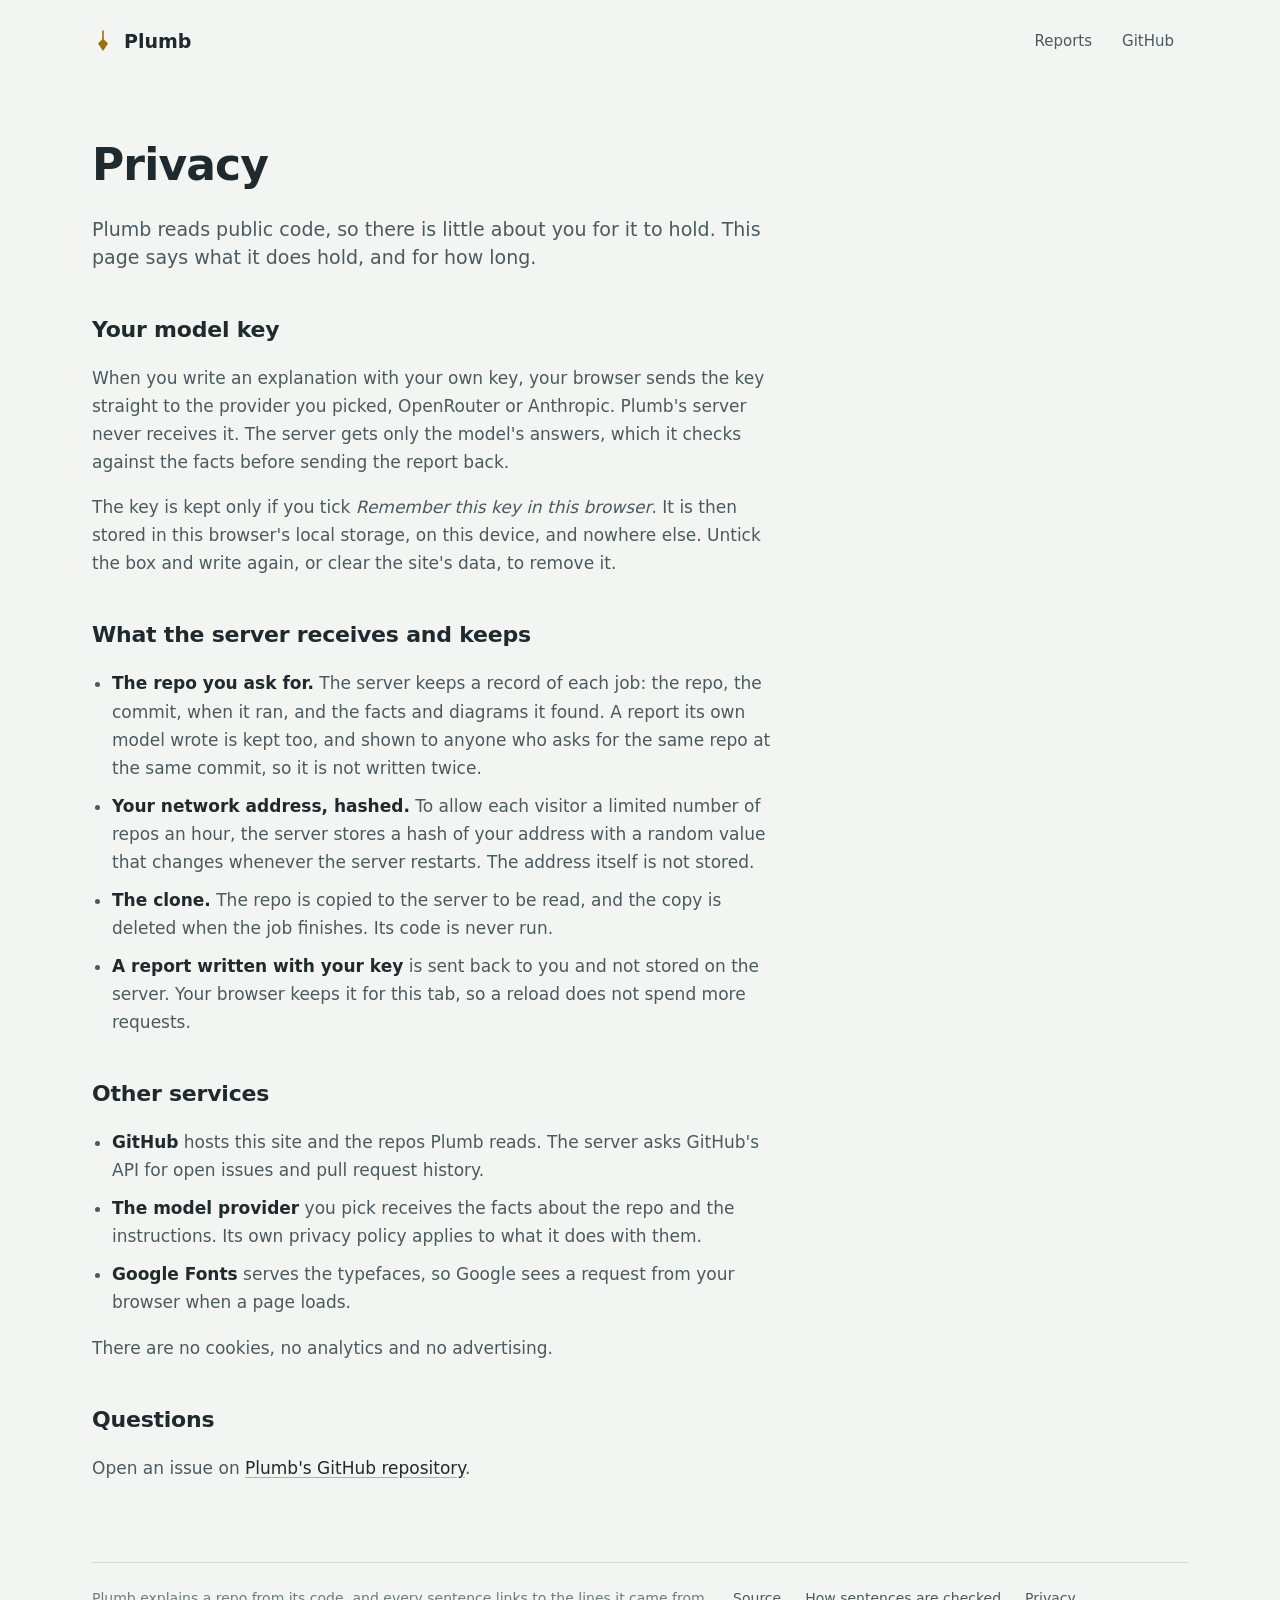
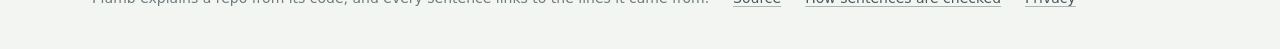
==== web/privacy.html @ fe007b44 "Add a privacy page and a content security policy, and update the docs for the server and own-key flo" ====
<!doctype html>
<html lang="en">
<head>
<meta charset="utf-8">
<meta name="viewport" content="width=device-width, initial-scale=1">
<meta http-equiv="Content-Security-Policy" content="default-src 'none'; script-src 'self'; style-src 'self' https://fonts.googleapis.com; font-src https://fonts.gstatic.com; img-src 'self' data:; connect-src 'self' https://openrouter.ai https://api.anthropic.com http://localhost:8000 http://127.0.0.1:8000; base-uri 'none'; form-action 'none'">
<title>Privacy · Plumb</title>
<meta name="description" content="What Plumb's site and server receive, what they keep, and where your model key goes.">
<link rel="icon" href="assets/icon.svg" type="image/svg+xml">
<link rel="preconnect" href="https://fonts.googleapis.com">
<link rel="preconnect" href="https://fonts.gstatic.com" crossorigin>
<link rel="stylesheet" href="https://fonts.googleapis.com/css2?family=Atkinson+Hyperlegible+Next:wght@400;600;700&family=Atkinson+Hyperlegible+Mono:wght@400;600&display=swap">
<link rel="stylesheet" href="assets/plumb.css">
<script type="module" src="assets/page.js"></script>
</head>
<body>
<div class="wrap">
<div id="header"></div>
<main class="page-text">
<h1>Privacy</h1>
<p class="lead">Plumb reads public code, so there is little about you for it to hold. This page says what it does hold, and for how long.</p>

<h2>Your model key</h2>
<p>When you write an explanation with your own key, your browser sends the key straight to the provider you picked, OpenRouter or Anthropic. Plumb's server never receives it. The server gets only the model's answers, which it checks against the facts before sending the report back.</p>
<p>The key is kept only if you tick <em>Remember this key in this browser</em>. It is then stored in this browser's local storage, on this device, and nowhere else. Untick the box and write again, or clear the site's data, to remove it.</p>

<h2>What the server receives and keeps</h2>
<ul>
<li><strong>The repo you ask for.</strong> The server keeps a record of each job: the repo, the commit, when it ran, and the facts and diagrams it found. A report its own model wrote is kept too, and shown to anyone who asks for the same repo at the same commit, so it is not written twice.</li>
<li><strong>Your network address, hashed.</strong> To allow each visitor a limited number of repos an hour, the server stores a hash of your address with a random value that changes whenever the server restarts. The address itself is not stored.</li>
<li><strong>The clone.</strong> The repo is copied to the server to be read, and the copy is deleted when the job finishes. Its code is never run.</li>
<li><strong>A report written with your key</strong> is sent back to you and not stored on the server. Your browser keeps it for this tab, so a reload does not spend more requests.</li>
</ul>

<h2>Other services</h2>
<ul>
<li><strong>GitHub</strong> hosts this site and the repos Plumb reads. The server asks GitHub's API for open issues and pull request history.</li>
<li><strong>The model provider</strong> you pick receives the facts about the repo and the instructions. Its own privacy policy applies to what it does with them.</li>
<li><strong>Google Fonts</strong> serves the typefaces, so Google sees a request from your browser when a page loads.</li>
</ul>
<p>There are no cookies, no analytics and no advertising.</p>

<h2>Questions</h2>
<p>Open an issue on <a href="https://github.com/shivemn/Plumb/issues">Plumb's GitHub repository</a>.</p>
</main>
<div id="footer"></div>
</div>
</body>
</html>
---- web/assets/plumb.css ----
/* Plumb. Dark green-slate with chalk text and a brass plumb bob; a light
   paper version follows the system setting. One motion signature: the
   plumb line. Everything else stays quiet. */

:root {
  --bg: #15201d;
  --bg-raised: #1b2925;
  --bg-sunk: #111a17;
  --ink: #e6ede9;
  --muted: #9fb0aa;
  --faint: #6f817b;
  --line: #2c3b36;
  --line-strong: #43554f;
  --brass: #d4a72c;
  --brass-soft: rgba(212, 167, 44, 0.16);
  --link: #e6ede9;
  --store: #223631;
  --ok: #8fc79f;
  --warn: #e3b7a0;
  --block: #33443f;
  --warm: #7d6a2a;
  --hot: #d4a72c;
  --shadow: 0 1px 0 rgba(255, 255, 255, 0.03) inset, 0 18px 40px -24px rgba(0, 0, 0, 0.7);
  --sans: "Atkinson Hyperlegible Next", system-ui, -apple-system, "Segoe UI", sans-serif;
  --mono: "Atkinson Hyperlegible Mono", ui-monospace, "SFMono-Regular", Consolas, monospace;
  --ease: cubic-bezier(0.22, 1, 0.36, 1);
  --quick: 160ms;
  --calm: 420ms;
  color-scheme: dark;
}

@media (prefers-color-scheme: light) {
  :root {
    --bg: #f3f5f2;
    --bg-raised: #fbfcfa;
    --bg-sunk: #e9eeea;
    --ink: #1f2a2e;
    --muted: #4a5a5f;
    --faint: #6d7c7f;
    --line: #d3dbd7;
    --line-strong: #aab6b1;
    --brass: #9a7208;
    --brass-soft: rgba(154, 114, 8, 0.12);
    --link: #1f2a2e;
    --store: #e3eae7;
    --ok: #3f6a4b;
    --warn: #8a4b2e;
    --block: #cbd3cf;
    --warm: #f0d48a;
    --hot: #d39a00;
    --shadow: 0 1px 0 rgba(255, 255, 255, 0.7) inset, 0 18px 40px -26px rgba(31, 42, 46, 0.35);
    color-scheme: light;
  }
}

@view-transition { navigation: auto; }
::view-transition-old(root), ::view-transition-new(root) { animation-duration: 260ms; animation-timing-function: var(--ease); }

* { box-sizing: border-box; }
html { -webkit-text-size-adjust: 100%; scroll-behavior: smooth; }
body { margin: 0; background: var(--bg); color: var(--ink); font-family: var(--sans); font-size: 17px; line-height: 1.6; }
a { color: var(--link); text-decoration-color: var(--line-strong); text-underline-offset: 3px; transition: text-decoration-color var(--quick) ease, color var(--quick) ease; }
a:hover { text-decoration-color: var(--brass); }
:focus-visible { outline: 2px solid var(--brass); outline-offset: 3px; border-radius: 4px; }
code, .mono { font-family: var(--mono); font-size: 0.92em; }
code { overflow-wrap: anywhere; }
::selection { background: var(--brass-soft); }

.wrap { max-width: 1160px; margin: 0 auto; padding: 0 32px; }

/* Header */
.site-header { display: flex; align-items: center; justify-content: space-between; gap: 16px; padding: 18px 0; }
.brand { display: inline-flex; align-items: center; gap: 10px; font-weight: 700; font-size: 19px; color: var(--ink); text-decoration: none; padding: 8px 0; }
.brand svg { color: var(--brass); }
.site-nav { display: flex; gap: 2px; }
.site-nav a { padding: 10px 14px; border-radius: 999px; color: var(--muted); text-decoration: none; font-size: 15px; transition: background var(--quick) ease, color var(--quick) ease; }
.site-nav a:hover { color: var(--ink); background: var(--bg-raised); }

/* Home: hero */
.hero { position: relative; display: flex; flex-direction: column; align-items: center; text-align: center; padding: 0 0 72px; }
.plumb { display: block; height: 132px; width: 40px; overflow: visible; }
.plumb .string { stroke: var(--line-strong); stroke-width: 1.5; }
.plumb .bob { fill: var(--brass); }
.plumb .swing { transform-origin: 20px 0; animation: swing 7s ease-in-out infinite alternate; }
@keyframes swing { from { transform: rotate(2.2deg); } to { transform: rotate(-2.2deg); } }
.hero.dropping .plumb .swing { animation: none; transform: none; }
.hero.dropping .plumb .drop { transform: translateY(96px); transition: transform 520ms cubic-bezier(0.5, 0, 0.75, 0); }
.plumb .drop { transition: transform 600ms var(--ease); }

.hero h1 { margin: 8px 0 0; max-width: 15ch; font-size: clamp(40px, 6.2vw, 72px); line-height: 1.02; font-weight: 700; letter-spacing: -0.035em; text-wrap: balance; }
.hero .sub { margin: 20px 0 0; max-width: 54ch; color: var(--muted); font-size: 19px; line-height: 1.5; text-wrap: pretty; }

.ask { position: relative; width: min(680px, 100%); margin-top: 40px; }
.ask form { display: flex; align-items: center; gap: 8px; padding: 8px 8px 8px 22px; border: 1px solid var(--line-strong); border-radius: 999px; background: var(--bg-raised); box-shadow: var(--shadow); transition: border-color var(--quick) ease, box-shadow var(--calm) var(--ease), transform var(--calm) var(--ease); }
.ask form:focus-within { border-color: var(--brass); box-shadow: 0 0 0 4px var(--brass-soft), var(--shadow); }
.ask label { position: absolute; width: 1px; height: 1px; overflow: hidden; clip: rect(0 0 0 0); }
.ask input { flex: 1; min-width: 0; height: 48px; border: 0; background: transparent; color: var(--ink); font: inherit; font-family: var(--mono); font-size: 16px; outline: none; }
.ask input::placeholder { color: var(--faint); }
.go { flex: none; display: grid; place-items: center; width: 48px; height: 48px; border: 0; border-radius: 50%; background: var(--brass); color: var(--bg); cursor: pointer; transition: transform var(--quick) var(--ease), filter var(--quick) ease; }
.go:hover { transform: scale(1.06); filter: brightness(1.08); }
.go:active { transform: scale(0.96); }
.go svg { width: 20px; height: 20px; }
.ask.shake form { animation: shake 380ms var(--ease); }
@keyframes shake { 20%, 60% { transform: translateX(-6px); } 40%, 80% { transform: translateX(6px); } }

.examples { display: flex; flex-wrap: wrap; justify-content: center; align-items: center; gap: 8px; margin-top: 18px; color: var(--faint); font-size: 14px; }
.examples button { border: 1px solid var(--line); border-radius: 999px; background: transparent; color: var(--muted); padding: 6px 12px; font: inherit; font-family: var(--mono); font-size: 13px; cursor: pointer; transition: border-color var(--quick) ease, color var(--quick) ease, background var(--quick) ease; }
.examples button:hover { border-color: var(--brass); color: var(--ink); background: var(--bg-raised); }

.notice { width: min(680px, 100%); margin-top: 16px; padding: 18px 22px; border: 1px solid var(--line); border-radius: 18px; background: var(--bg-raised); text-align: left; font-size: 15px; color: var(--muted); }
.notice strong { color: var(--ink); }
.notice pre { margin: 12px 0 0; }
.reveal-in { animation: rise var(--calm) var(--ease) both; }
@keyframes rise { from { opacity: 0; transform: translateY(8px); } to { opacity: 1; transform: none; } }

/* Home: steps and recent reports */
.band { padding: 64px 0; border-top: 1px solid var(--line); }
.band h2 { margin: 0 0 28px; font-size: 26px; letter-spacing: -0.02em; }
.steps { list-style: none; margin: 0; padding: 0; display: grid; grid-template-columns: repeat(3, minmax(0, 1fr)); gap: 32px; counter-reset: step; }
.steps li { position: relative; padding-left: 44px; counter-increment: step; }
.steps li::before { content: counter(step); position: absolute; left: 0; top: 0; width: 28px; height: 28px; display: grid; place-items: center; border-radius: 50%; border: 1px solid var(--line-strong); font-size: 14px; font-weight: 700; color: var(--brass); }
.steps h3 { margin: 0 0 6px; font-size: 17px; }
.steps p { margin: 0; color: var(--muted); font-size: 15px; }

.recent { list-style: none; margin: 0; padding: 0; border-top: 1px solid var(--line); }
.recent li { border-bottom: 1px solid var(--line); }
.recent a { display: grid; grid-template-columns: minmax(0, 2.2fr) minmax(0, 4fr) auto; align-items: baseline; gap: 8px 28px; padding: 18px 8px; color: var(--ink); text-decoration: none; transition: background var(--quick) ease, padding var(--calm) var(--ease); border-radius: 10px; }
.recent a:hover { background: var(--bg-raised); padding-left: 16px; }
.recent .repo { font-family: var(--mono); font-weight: 600; overflow-wrap: anywhere; }
.recent .summary { color: var(--muted); font-size: 15px; line-height: 1.5; display: -webkit-box; -webkit-line-clamp: 2; -webkit-box-orient: vertical; overflow: hidden; }
.recent .meta { color: var(--faint); font-size: 14px; white-space: nowrap; }

pre { margin: 0; padding: 14px 16px; border-radius: 12px; background: var(--bg-sunk); border: 1px solid var(--line); overflow-x: auto; font-family: var(--mono); font-size: 13.5px; line-height: 1.55; color: var(--ink); text-align: left; }

.site-footer { margin-top: 80px; padding: 24px 0 40px; border-top: 1px solid var(--line); display: flex; flex-wrap: wrap; gap: 8px 24px; font-size: 14px; color: var(--faint); }
.site-footer a { color: var(--muted); }
.status { padding: 96px 0; color: var(--muted); font-size: 18px; }

/* Report: layout with the plumb-line spine */
.report-top { padding: 40px 0 8px; }
.report-top h1 { margin: 0; font-family: var(--mono); font-size: clamp(26px, 4vw, 44px); line-height: 1.1; font-weight: 600; letter-spacing: -0.02em; overflow-wrap: anywhere; view-transition-name: repo-title; }
.report-top .commit { margin-top: 10px; color: var(--faint); font-size: 14px; }
.report-top .commit a { color: var(--muted); }

.layout { display: grid; grid-template-columns: 200px minmax(0, 1fr); gap: 56px; margin-top: 36px; }
.spine { position: sticky; top: 24px; align-self: start; padding-left: 22px; }
.spine::before { content: ""; position: absolute; left: 6px; top: 6px; bottom: 6px; width: 1.5px; background: var(--line-strong); }
.spine .bob { position: absolute; left: 0; top: 0; width: 13px; height: 17px; transition: transform 520ms var(--ease); }
.spine .bob svg { display: block; fill: var(--brass); }
.spine a { display: block; padding: 7px 0; color: var(--faint); text-decoration: none; font-size: 15px; line-height: 1.35; transition: color var(--quick) ease; }
.spine a:hover { color: var(--ink); }
.spine a[aria-current="true"] { color: var(--ink); font-weight: 600; }
.spine .tools { display: flex; flex-direction: column; align-items: flex-start; gap: 8px; margin-top: 24px; }
.spine .tools a.pill { display: inline-flex; padding: 0 16px; color: var(--ink); font-size: 14px; }
.pill { display: inline-flex; align-items: center; justify-content: center; gap: 8px; min-height: 40px; padding: 0 16px; border: 1px solid var(--line-strong); border-radius: 999px; background: transparent; color: var(--ink); font: inherit; font-size: 14px; text-decoration: none; cursor: pointer; white-space: nowrap; transition: border-color var(--quick) ease, background var(--quick) ease; }
.pill:hover { border-color: var(--brass); background: var(--bg-raised); }

main.report { max-width: 760px; min-width: 0; }
.in-short { font-size: 21px; line-height: 1.55; margin: 0; text-wrap: pretty; }
.stats { display: flex; flex-wrap: wrap; gap: 14px 32px; margin: 28px 0 0; padding: 18px 0; border-top: 1px solid var(--line); border-bottom: 1px solid var(--line); }
.stats div { display: flex; flex-direction: column; }
.stats dt { color: var(--faint); font-size: 13px; }
.stats dd { margin: 0; font-weight: 600; font-size: 16px; }
.stats .checked dd { color: var(--ok); }

.section { padding-top: 56px; scroll-margin-top: 16px; }
.section h2 { margin: 0 0 14px; font-size: 26px; line-height: 1.2; letter-spacing: -0.02em; }
.prose { margin: 0; font-size: 17px; line-height: 1.7; }
.prose, .in-short, .steps-list, .gaps, .part-detail, .trace li { overflow-wrap: break-word; }
.trace li a, .part-detail a { overflow-wrap: anywhere; }
.prose + .prose { margin-top: 12px; }
.more-text { border: 0; background: none; padding: 0 2px; color: var(--brass); font: inherit; font-size: 15px; cursor: pointer; text-decoration: underline; text-decoration-color: transparent; text-underline-offset: 3px; transition: text-decoration-color var(--quick) ease; }
.more-text:hover { text-decoration-color: currentColor; }
.extra { animation: rise var(--calm) var(--ease) both; }
.steps-list { margin: 0; padding-left: 22px; display: flex; flex-direction: column; gap: 10px; }
.steps-list li::marker { color: var(--brass); font-weight: 700; }
.note { margin: 14px 0 0; color: var(--faint); font-size: 14px; line-height: 1.5; }
.figure { margin-top: 22px; }

/* Sources: a small count after each sentence that opens the files behind it */
.src { position: relative; display: inline-block; vertical-align: 1px; margin-left: 4px; }
.src summary { list-style: none; display: inline-grid; place-items: center; min-width: 22px; height: 20px; padding: 0 6px; border-radius: 999px; border: 1px solid var(--line-strong); color: var(--muted); font-size: 12px; line-height: 1; cursor: pointer; user-select: none; transition: border-color var(--quick) ease, color var(--quick) ease, background var(--quick) ease; }
.src summary::-webkit-details-marker { display: none; }
.src summary:hover, .src[open] summary { border-color: var(--brass); color: var(--ink); background: var(--brass-soft); }
.src .pop { position: absolute; z-index: 20; left: -8px; top: calc(100% + 8px); width: max-content; max-width: min(420px, 80vw); padding: 12px 14px; border: 1px solid var(--line-strong); border-radius: 12px; background: var(--bg-raised); box-shadow: var(--shadow); font-size: 13px; line-height: 1.45; animation: pop 220ms var(--ease) both; }
@keyframes pop { from { opacity: 0; transform: translateY(-4px) scale(0.98); } to { opacity: 1; transform: none; } }
.src:not([open]) .pop { display: none; }
.src .pop a { display: block; padding: 3px 0; font-family: var(--mono); overflow-wrap: anywhere; }
.src .pop span { color: var(--faint); }
.src .pop .said { display: block; margin-top: 8px; padding-top: 8px; border-top: 1px solid var(--line); color: var(--muted); font-family: var(--sans); }

/* Drawers: long tables live behind a summary line */
details.drawer { margin-top: 18px; border: 1px solid var(--line); border-radius: 14px; background: var(--bg-raised); interpolate-size: allow-keywords; }
details.drawer > summary { list-style: none; display: flex; align-items: center; justify-content: space-between; gap: 12px; padding: 14px 18px; cursor: pointer; color: var(--muted); font-size: 15px; }
details.drawer > summary::-webkit-details-marker { display: none; }
details.drawer > summary::after { content: ""; width: 9px; height: 9px; border-right: 1.5px solid currentColor; border-bottom: 1.5px solid currentColor; transform: rotate(45deg) translateY(-2px); transition: transform var(--calm) var(--ease); }
details.drawer[open] > summary::after { transform: rotate(225deg) translateY(-2px); }
details.drawer > summary:hover { color: var(--ink); }
details.drawer::details-content { block-size: 0; overflow: clip; transition: block-size var(--calm) var(--ease), content-visibility var(--calm) allow-discrete; }
details.drawer[open]::details-content { block-size: auto; }
.drawer .inner { padding: 0 18px 16px; overflow-x: auto; }

table { width: 100%; min-width: 520px; border-collapse: collapse; font-size: 14px; line-height: 1.45; }
th { text-align: left; font-weight: 600; color: var(--faint); padding: 8px 14px 8px 0; border-bottom: 1px solid var(--line-strong); }
td { padding: 9px 14px 9px 0; border-bottom: 1px solid var(--line); vertical-align: top; }
tr:last-child td { border-bottom: 0; }
td .tag { color: var(--faint); }
td a { font-family: var(--mono); font-size: 13px; overflow-wrap: anywhere; }

/* System diagram: boxes rise in, then the arrows draw themselves */
.diagram { position: relative; border: 1px solid var(--line); border-radius: 18px; background: var(--bg-sunk); overflow-x: auto; }
.canvas { position: relative; margin: 0 auto; font-size: 14px; line-height: 1.35; }
.canvas svg.links { position: absolute; inset: 0; overflow: visible; pointer-events: none; }
.canvas svg.links path { fill: none; stroke: var(--line-strong); stroke-width: 1.6; stroke-linecap: round; stroke-dasharray: var(--len); stroke-dashoffset: var(--len); }
.canvas svg.links .tip { fill: var(--line-strong); stroke: none; }
.canvas .col-label { position: absolute; top: 18px; font-size: 13px; color: var(--faint); }
.canvas .part { position: absolute; display: flex; align-items: center; justify-content: center; text-align: center; padding: 10px; border-radius: 12px; border: 1px solid var(--line-strong); background: var(--bg-raised); color: var(--ink); font: inherit; cursor: pointer; opacity: 0; transform: translateY(8px); transition: border-color var(--quick) ease, box-shadow var(--quick) ease; }
.canvas .part:hover, .canvas .part[aria-pressed="true"] { border-color: var(--brass); box-shadow: 0 0 0 3px var(--brass-soft); }
.canvas .part.store { background: var(--store); }
.canvas .part.outside, .canvas .part.callers, .canvas .part.monitoring { background: transparent; border-style: dashed; }
.canvas .part b { display: block; font-size: 15px; overflow-wrap: anywhere; }
.canvas .part small { display: block; margin-top: 2px; font-size: 12px; color: var(--faint); }
.canvas .link-label { position: absolute; font-size: 12px; color: var(--faint); background: var(--bg-sunk); padding: 0 4px; white-space: nowrap; opacity: 0; }
.diagram.drawn .part { animation: rise 520ms var(--ease) both; animation-delay: calc(var(--i) * 70ms); }
.diagram.drawn svg.links path { transition: stroke-dashoffset 900ms var(--ease); transition-delay: calc(300ms + var(--i) * 90ms); stroke-dashoffset: 0; }
.diagram.drawn .link-label { transition: opacity 400ms ease 900ms; opacity: 1; }
.part-detail { margin-top: 12px; padding: 14px 16px; border-radius: 14px; border: 1px solid var(--line); background: var(--bg-raised); font-size: 14px; color: var(--muted); }
.part-detail b { color: var(--ink); }
.part-detail a { font-family: var(--mono); font-size: 13px; }
.legend { display: flex; flex-wrap: wrap; gap: 6px 20px; margin-top: 12px; font-size: 13px; color: var(--faint); }
.legend span { display: inline-flex; align-items: center; gap: 8px; }
.legend i { display: block; width: 22px; height: 11px; border-radius: 4px; border: 1px solid var(--line-strong); background: var(--bg-raised); }
.legend i.store { background: var(--store); }
.legend i.outside { border-style: dashed; background: transparent; }
.legend i.file { border: 0; background: var(--block); }
.legend i.warm { border: 0; background: var(--warm); }
.legend i.hot { border: 0; background: var(--hot); }

/* Request traces: a call tree that unfolds */
.trace { margin-top: 18px; padding: 16px 18px; border: 1px solid var(--line); border-radius: 14px; background: var(--bg-raised); }
.trace h3 { margin: 0 0 10px; font-family: var(--mono); font-size: 14px; font-weight: 600; color: var(--brass); overflow-wrap: anywhere; }
.trace ul { list-style: none; margin: 0; padding: 0; }
.trace ul ul { margin-left: 7px; padding-left: 18px; border-left: 1px solid var(--line-strong); }
.trace li { padding: 3px 0; font-size: 14px; line-height: 1.45; }
.trace li a { font-family: var(--mono); font-size: 13px; }
.trace .tag { color: var(--faint); font-size: 12px; }
.trace .reach { color: var(--ok); font-size: 13px; }
.trace.unfold li { animation: rise 380ms var(--ease) both; animation-delay: calc(var(--i) * 45ms); }

/* Code map */
.map { display: flex; flex-direction: column; gap: 12px; padding: 18px; border: 1px solid var(--line); border-radius: 18px; background: var(--bg-sunk); }
.map-row { display: grid; grid-template-columns: 74px 1fr; gap: 12px; }
.map-row .row-label { padding-top: 10px; font-size: 12px; color: var(--faint); }
.row-folders { display: flex; flex-wrap: wrap; gap: 10px; min-width: 0; }
.folder { flex: 1 1 160px; min-width: 0; display: flex; flex-direction: column; gap: 8px; padding: 10px 12px; border: 1px solid var(--line); border-radius: 12px; background: var(--bg-raised); color: inherit; font: inherit; text-align: left; cursor: pointer; transition: border-color var(--quick) ease, transform var(--calm) var(--ease), opacity var(--calm) ease; }
.folder:hover { border-color: var(--line-strong); transform: translateY(-1px); }
.folder.selected { border-color: var(--brass); box-shadow: 0 0 0 3px var(--brass-soft); }
.folder.used { border-color: var(--brass); border-style: dashed; }
.map.focused .folder:not(.selected):not(.used) { opacity: 0.45; }
.folder-head { display: flex; justify-content: space-between; gap: 4px 10px; flex-wrap: wrap; }
.folder-name { font-family: var(--mono); font-size: 13px; font-weight: 600; overflow-wrap: anywhere; }
.folder .count { font-size: 12px; color: var(--faint); }
.blocks { display: flex; flex-wrap: wrap; gap: 3px; }
.blocks span { display: block; height: 12px; border-radius: 3px; background: var(--block); transform-origin: left; }
.blocks span.warm { background: var(--warm); }
.blocks span.hot { background: var(--hot); }
.map.grown .blocks span { animation: grow 600ms var(--ease) both; animation-delay: calc(var(--i) * 12ms); }
@keyframes grow { from { transform: scaleX(0); } to { transform: none; } }

.hot-list { list-style: none; margin: 18px 0 0; padding: 0; }
.hot-list li { display: grid; grid-template-columns: minmax(0, 1fr) 120px 32px; align-items: center; gap: 14px; padding: 8px 0; border-bottom: 1px solid var(--line); font-size: 14px; }
.hot-list a { font-family: var(--mono); font-size: 13px; overflow-wrap: anywhere; }
.hot-list .bar { height: 6px; border-radius: 3px; background: var(--hot); transform-origin: left; }
.hot-list .n { color: var(--faint); text-align: right; }

.gaps { margin: 0; padding-left: 20px; display: flex; flex-direction: column; gap: 8px; color: var(--muted); font-size: 15px; }
.gaps strong { color: var(--ink); font-weight: 600; }
.removed li { margin-bottom: 8px; }
.removed .why { display: block; color: var(--faint); font-size: 13px; }

/* A job on the server: the bob drops down the steps as they happen */
.ask form[aria-busy="true"] .go { animation: breathe 1.2s var(--ease) infinite; pointer-events: none; }
@keyframes breathe { 50% { transform: scale(0.9); filter: brightness(0.9); } }
main.job { max-width: 620px; padding-top: 28px; }
.line-wrap { position: relative; padding-left: 34px; }
.line-wrap::before { content: ""; position: absolute; left: 6px; top: 4px; bottom: 4px; width: 1.5px; background: var(--line-strong); }
.line-wrap .bob { position: absolute; left: 0; top: 0; width: 13px; height: 17px; transition: transform 600ms var(--ease); }
.line-wrap .bob svg { display: block; fill: var(--brass); }
.line-wrap:not(.finished):not(.stopped) .bob svg { animation: sway 1.6s ease-in-out infinite; transform-origin: 50% 0; }
@keyframes sway { 50% { transform: rotate(6deg); } }
.line-wrap.stopped .bob svg { fill: var(--warn); }
.line { list-style: none; margin: 0; padding: 0; }
.line li { display: flex; flex-wrap: wrap; align-items: baseline; gap: 2px 12px; min-height: 44px; padding: 10px 0; font-size: 17px; transition: color var(--calm) ease; }
.line li.later { color: var(--faint); }
.line li.now { color: var(--ink); font-weight: 600; }
.line li.done { color: var(--muted); }
.line li.done .label::after { content: ""; display: inline-block; width: 5px; height: 10px; margin-left: 10px; border-right: 2px solid var(--ok); border-bottom: 2px solid var(--ok); transform: rotate(45deg) translateY(-2px); animation: fade 300ms ease both; }
@keyframes fade { from { opacity: 0; } }
.line .detail { color: var(--faint); font-size: 14px; font-weight: 400; }
.notice p { margin: 0; }
.notice .actions { display: flex; flex-wrap: wrap; gap: 10px; margin-top: 14px; }
.pill.primary { border-color: var(--brass); background: var(--brass); color: var(--bg); font-weight: 600; }
.pill.primary:hover { filter: brightness(1.08); background: var(--brass); }
.pill:disabled { opacity: 0.55; cursor: default; }

/* Writing the explanation with the visitor's own key */
.writer { margin-bottom: 40px; padding: 24px; border: 1px solid var(--brass); border-radius: 20px; background: var(--bg-raised); box-shadow: 0 0 0 4px var(--brass-soft); }
.writer h2 { margin: 0 0 8px; font-size: 22px; letter-spacing: -0.01em; }
.writer .lead-text { margin: 0 0 18px; color: var(--muted); font-size: 15px; line-height: 1.55; max-width: 62ch; }
.write-form { display: grid; gap: 14px; }
.choices { display: inline-flex; width: max-content; max-width: 100%; padding: 4px; border: 1px solid var(--line-strong); border-radius: 999px; }
.choices label { position: relative; }
.choices input { position: absolute; opacity: 0; inset: 0; margin: 0; cursor: pointer; }
.choices span { display: block; padding: 7px 16px; border-radius: 999px; color: var(--muted); font-size: 14px; transition: background var(--quick) ease, color var(--quick) ease; }
.choices input:checked + span { background: var(--bg-sunk); color: var(--ink); font-weight: 600; }
.choices input:focus-visible + span { outline: 2px solid var(--brass); outline-offset: 2px; }
.field { display: grid; grid-template-columns: 64px minmax(0, 1fr) auto; align-items: center; gap: 8px 12px; }
.field label { color: var(--faint); font-size: 14px; }
.field a { font-size: 14px; color: var(--muted); white-space: nowrap; }
.field input, .field select { width: 100%; min-width: 0; height: 42px; padding: 0 14px; border: 1px solid var(--line-strong); border-radius: 12px; background: var(--bg-sunk); color: var(--ink); font: inherit; font-family: var(--mono); font-size: 14px; transition: border-color var(--quick) ease, box-shadow var(--quick) ease; }
.field input:focus, .field select:focus { outline: none; border-color: var(--brass); box-shadow: 0 0 0 3px var(--brass-soft); }
.check { display: flex; align-items: center; gap: 8px; color: var(--muted); font-size: 14px; }
.check input { accent-color: var(--brass); width: 16px; height: 16px; }
.write-form .note { margin: 0; }
.write-form .pill { justify-self: start; min-height: 44px; padding: 0 22px; }
.writing:not(:empty) { margin-top: 22px; padding-top: 18px; border-top: 1px solid var(--line); }
.writing .line li { font-size: 15px; min-height: 36px; padding: 7px 0; }

/* Plain text pages */
.page-text { max-width: 680px; padding: 48px 0 0; }
.page-text h1 { margin: 0; font-size: clamp(32px, 5vw, 44px); letter-spacing: -0.02em; }
.page-text .lead { margin: 14px 0 0; color: var(--muted); font-size: 19px; line-height: 1.5; }
.page-text h2 { margin: 40px 0 10px; font-size: 22px; letter-spacing: -0.01em; }
.page-text p, .page-text li { color: var(--muted); line-height: 1.65; }
.page-text strong { color: var(--ink); }
.page-text ul { padding-left: 20px; display: flex; flex-direction: column; gap: 10px; }

@media (max-width: 860px) {
  .wrap { padding: 0 16px; }
  .layout { grid-template-columns: minmax(0, 1fr); gap: 0; margin-top: 20px; }
  .spine { min-width: 0; position: sticky; top: 0; z-index: 10; display: flex; gap: 4px; overflow-x: auto; padding: 10px 0; margin: 0 -16px; padding-inline: 16px; background: var(--bg); border-bottom: 1px solid var(--line); scrollbar-width: none; }
  .spine::before, .spine .bob, .spine .tools { display: none; }
  .spine a { flex: none; padding: 6px 12px; border-radius: 999px; font-size: 14px; }
  .spine a[aria-current="true"] { background: var(--bg-raised); }
  .steps { grid-template-columns: 1fr; gap: 20px; }
  .recent a { grid-template-columns: 1fr; gap: 4px; }
  .hero { padding-bottom: 48px; }
  .plumb { height: 96px; }
  .in-short { font-size: 19px; }
  #top-summary { padding-top: 20px; }
  .map-row { grid-template-columns: 1fr; gap: 6px; }
  .map-row .row-label { padding-top: 0; }
  .hot-list li { grid-template-columns: minmax(0, 1fr) 60px 28px; }
  .writer { padding: 18px; margin-top: 20px; }
  .field { grid-template-columns: minmax(0, 1fr); gap: 6px; }
  .src .pop { position: fixed; left: 12px; right: 12px; top: auto; bottom: 12px; max-width: none; width: auto; max-height: 50vh; overflow-y: auto; }
}

@media (prefers-reduced-motion: reduce) {
  *, *::before, *::after { animation-duration: 1ms !important; animation-delay: 0ms !important; transition-duration: 1ms !important; transition-delay: 0ms !important; scroll-behavior: auto !important; }
  .plumb .swing { animation: none; }
}
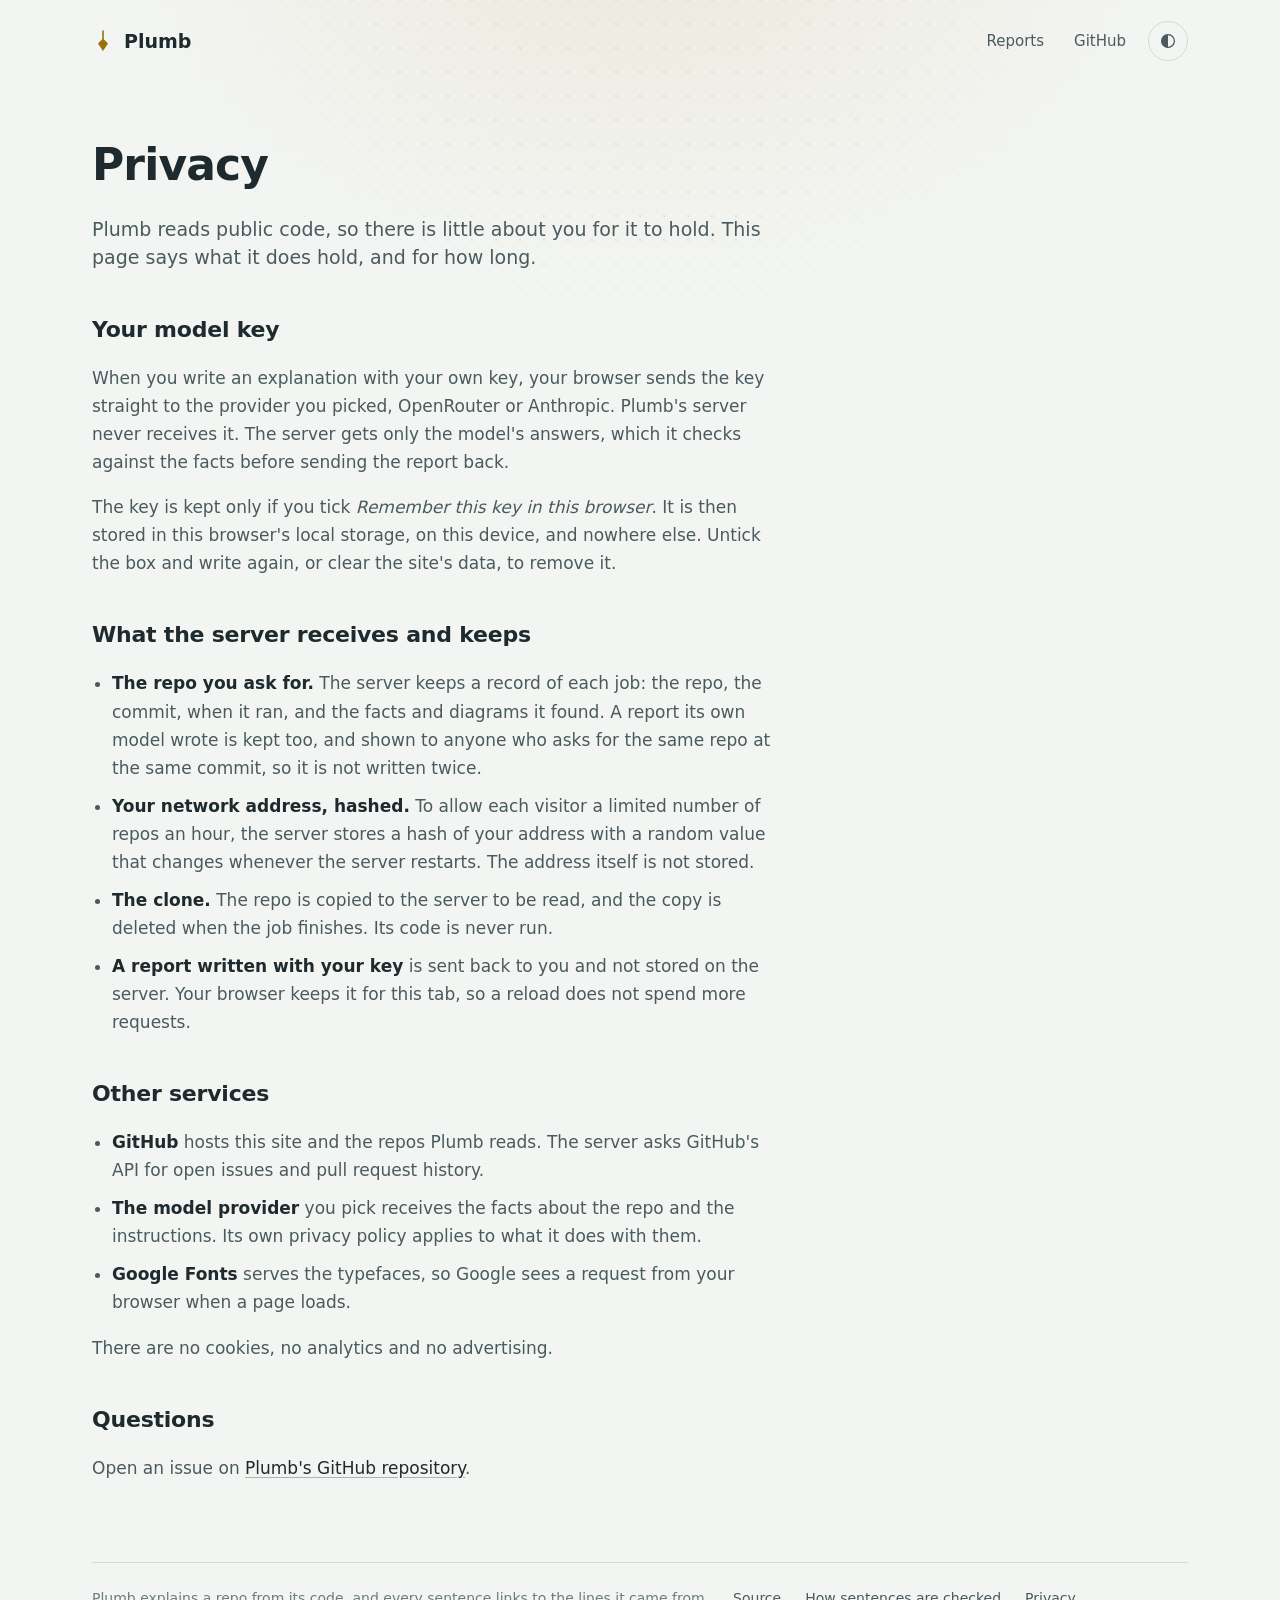
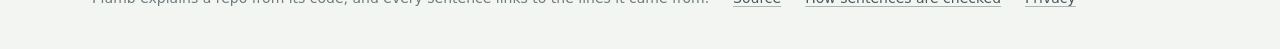
==== commit 9c45b48d: "Add a light and dark switch, and a dot-grid background under the top of each page Co-Authored-By: Cl" ====
--- a/web/privacy.html
+++ b/web/privacy.html
@@ -11,6 +11,7 @@
 <link rel="preconnect" href="https://fonts.gstatic.com" crossorigin>
 <link rel="stylesheet" href="https://fonts.googleapis.com/css2?family=Atkinson+Hyperlegible+Next:wght@400;600;700&family=Atkinson+Hyperlegible+Mono:wght@400;600&display=swap">
 <link rel="stylesheet" href="assets/plumb.css">
+<script src="assets/theme.js"></script>
 <script type="module" src="assets/page.js"></script>
 </head>
 <body>
--- a/web/assets/plumb.css
+++ b/web/assets/plumb.css
@@ -1,6 +1,6 @@
 /* Plumb. Dark green-slate with chalk text and a brass plumb bob; a light
-   paper version follows the system setting. One motion signature: the
-   plumb line. Everything else stays quiet. */
+   paper version follows the system setting or the switch in the header.
+   One motion signature: the plumb line. Everything else stays quiet. */
 
 :root {
   --bg: #15201d;
@@ -21,6 +21,8 @@
   --warm: #7d6a2a;
   --hot: #d4a72c;
   --shadow: 0 1px 0 rgba(255, 255, 255, 0.03) inset, 0 18px 40px -24px rgba(0, 0, 0, 0.7);
+  --grid: rgba(230, 237, 233, 0.1);
+  --glow: rgba(212, 167, 44, 0.11);
   --sans: "Atkinson Hyperlegible Next", system-ui, -apple-system, "Segoe UI", sans-serif;
   --mono: "Atkinson Hyperlegible Mono", ui-monospace, "SFMono-Regular", Consolas, monospace;
   --ease: cubic-bezier(0.22, 1, 0.36, 1);
@@ -29,8 +31,9 @@
   color-scheme: dark;
 }
 
+/* Light: the system setting, unless the switch says otherwise. */
 @media (prefers-color-scheme: light) {
-  :root {
+  :root:not([data-theme="dark"]) {
     --bg: #f3f5f2;
     --bg-raised: #fbfcfa;
     --bg-sunk: #e9eeea;
@@ -49,16 +52,44 @@
     --warm: #f0d48a;
     --hot: #d39a00;
     --shadow: 0 1px 0 rgba(255, 255, 255, 0.7) inset, 0 18px 40px -26px rgba(31, 42, 46, 0.35);
+    --grid: rgba(31, 42, 46, 0.11);
+    --glow: rgba(154, 114, 8, 0.09);
     color-scheme: light;
   }
 }
+:root[data-theme="light"] {
+  --bg: #f3f5f2;
+  --bg-raised: #fbfcfa;
+  --bg-sunk: #e9eeea;
+  --ink: #1f2a2e;
+  --muted: #4a5a5f;
+  --faint: #6d7c7f;
+  --line: #d3dbd7;
+  --line-strong: #aab6b1;
+  --brass: #9a7208;
+  --brass-soft: rgba(154, 114, 8, 0.12);
+  --link: #1f2a2e;
+  --store: #e3eae7;
+  --ok: #3f6a4b;
+  --warn: #8a4b2e;
+  --block: #cbd3cf;
+  --warm: #f0d48a;
+  --hot: #d39a00;
+  --shadow: 0 1px 0 rgba(255, 255, 255, 0.7) inset, 0 18px 40px -26px rgba(31, 42, 46, 0.35);
+  --grid: rgba(31, 42, 46, 0.11);
+  --glow: rgba(154, 114, 8, 0.09);
+  color-scheme: light;
+}
 
 @view-transition { navigation: auto; }
 ::view-transition-old(root), ::view-transition-new(root) { animation-duration: 260ms; animation-timing-function: var(--ease); }
 
 * { box-sizing: border-box; }
 html { -webkit-text-size-adjust: 100%; scroll-behavior: smooth; }
-body { margin: 0; background: var(--bg); color: var(--ink); font-family: var(--sans); font-size: 17px; line-height: 1.6; }
+body { position: relative; margin: 0; background: radial-gradient(ellipse 60% 520px at 50% -80px, var(--glow), transparent 70%), var(--bg); background-repeat: no-repeat; color: var(--ink); font-family: var(--sans); font-size: 17px; line-height: 1.6; }
+/* The canvas: a surveyor's dot grid under the top of each page, fading out
+   before the reading starts, with the brass glow where the plumb line hangs. */
+body::before { content: ""; position: absolute; inset: 0 0 auto; height: 760px; z-index: -1; pointer-events: none; background-image: radial-gradient(circle at center, var(--grid) 1px, transparent 1.5px); background-size: 24px 24px; background-position: center -12px; -webkit-mask-image: radial-gradient(ellipse 70% 100% at 50% 0, #000 30%, transparent 75%); mask-image: radial-gradient(ellipse 70% 100% at 50% 0, #000 30%, transparent 75%); }
 a { color: var(--link); text-decoration-color: var(--line-strong); text-underline-offset: 3px; transition: text-decoration-color var(--quick) ease, color var(--quick) ease; }
 a:hover { text-decoration-color: var(--brass); }
 :focus-visible { outline: 2px solid var(--brass); outline-offset: 3px; border-radius: 4px; }
@@ -75,6 +106,14 @@
 .site-nav { display: flex; gap: 2px; }
 .site-nav a { padding: 10px 14px; border-radius: 999px; color: var(--muted); text-decoration: none; font-size: 15px; transition: background var(--quick) ease, color var(--quick) ease; }
 .site-nav a:hover { color: var(--ink); background: var(--bg-raised); }
+.site-nav { align-items: center; }
+.theme-switch { display: grid; place-items: center; width: 40px; height: 40px; margin-left: 6px; border: 1px solid var(--line); border-radius: 50%; background: transparent; color: var(--muted); cursor: pointer; transition: color var(--quick) ease, border-color var(--quick) ease, background var(--quick) ease; }
+.theme-switch:hover { color: var(--ink); border-color: var(--line-strong); background: var(--bg-raised); }
+.theme-switch svg { width: 18px; height: 18px; transition: transform var(--calm) var(--ease); }
+:root[data-theme="light"] .theme-switch svg { transform: rotate(180deg); }
+@media (prefers-color-scheme: light) { :root:not([data-theme]) .theme-switch svg { transform: rotate(180deg); } }
+/* Switching theme: the new one opens as a circle from the switch. */
+:root.theming::view-transition-old(root), :root.theming::view-transition-new(root) { animation: none; mix-blend-mode: normal; }
 
 /* Home: hero */
 .hero { position: relative; display: flex; flex-direction: column; align-items: center; text-align: center; padding: 0 0 72px; }
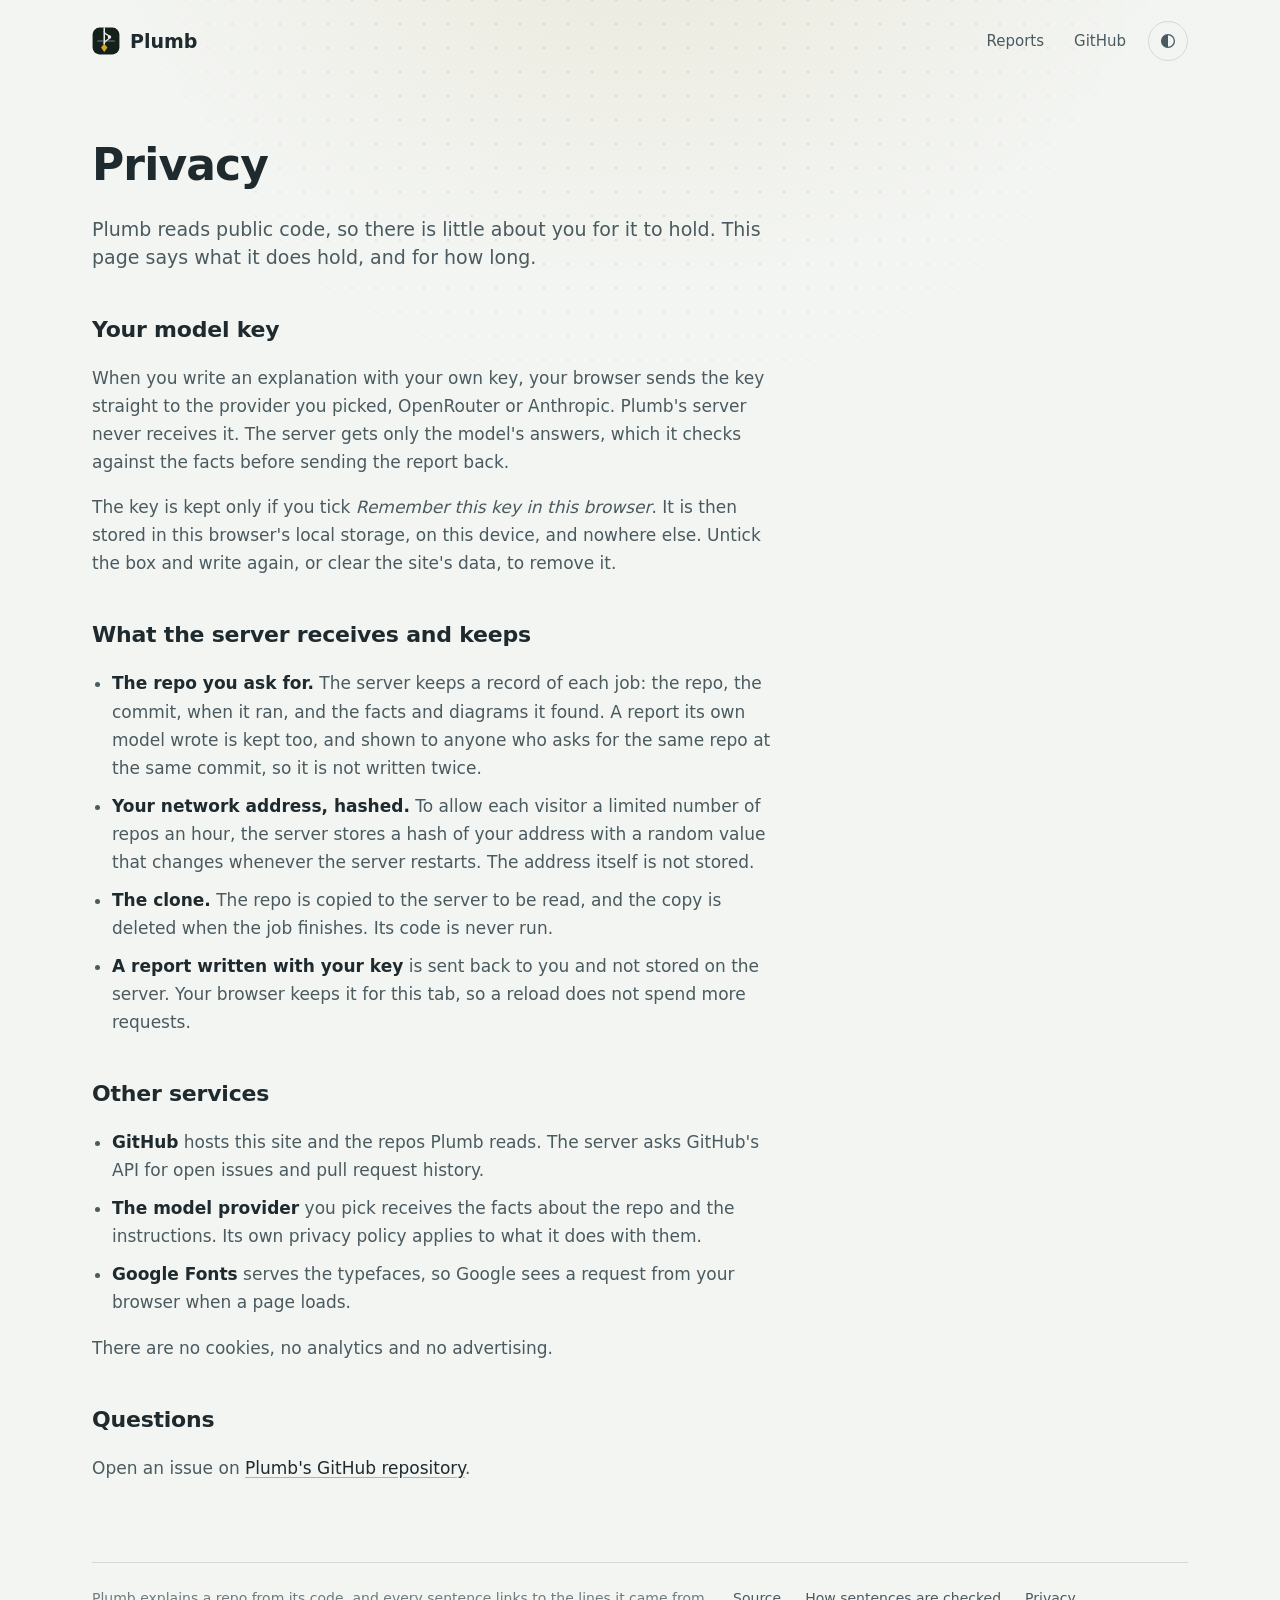
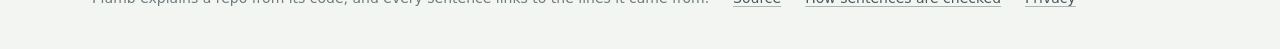
==== commit 068c9adb: "Restart the worker if it stops, show whether it is running on the health page, and add a link previe" ====
--- a/web/privacy.html
+++ b/web/privacy.html
@@ -3,9 +3,20 @@
 <head>
 <meta charset="utf-8">
 <meta name="viewport" content="width=device-width, initial-scale=1">
-<meta http-equiv="Content-Security-Policy" content="default-src 'none'; script-src 'self'; style-src 'self' https://fonts.googleapis.com; font-src https://fonts.gstatic.com; img-src 'self' data:; connect-src 'self' https://openrouter.ai https://api.anthropic.com http://localhost:8000 http://127.0.0.1:8000; base-uri 'none'; form-action 'none'">
+<meta http-equiv="Content-Security-Policy" content="default-src 'none'; script-src 'self'; style-src 'self' https://fonts.googleapis.com; font-src https://fonts.gstatic.com; img-src 'self' data:; connect-src 'self' https://plumb-api-8pu2.onrender.com https://openrouter.ai https://api.anthropic.com http://localhost:8000 http://127.0.0.1:8000; base-uri 'none'; form-action 'none'">
 <title>Privacy · Plumb</title>
 <meta name="description" content="What Plumb's site and server receive, what they keep, and where your model key goes.">
+<meta property="og:type" content="website">
+<meta property="og:site_name" content="Plumb">
+<meta property="og:title" content="Privacy · Plumb">
+<meta property="og:description" content="What Plumb's site and server receive, what they keep, and where your model key goes.">
+<meta property="og:url" content="https://shivemn.github.io/Plumb/privacy.html">
+<meta property="og:image" content="https://shivemn.github.io/Plumb/assets/og.png">
+<meta property="og:image:width" content="1200">
+<meta property="og:image:height" content="630">
+<meta property="og:image:alt" content="Plumb: understand a repo before you read it.">
+<meta name="twitter:card" content="summary_large_image">
+<meta name="theme-color" content="#15201d">
 <link rel="icon" href="assets/icon.svg" type="image/svg+xml">
 <link rel="preconnect" href="https://fonts.googleapis.com">
 <link rel="preconnect" href="https://fonts.gstatic.com" crossorigin>
--- a/web/assets/plumb.css
+++ b/web/assets/plumb.css
@@ -22,6 +22,8 @@
   --hot: #d4a72c;
   --shadow: 0 1px 0 rgba(255, 255, 255, 0.03) inset, 0 18px 40px -24px rgba(0, 0, 0, 0.7);
   --grid: rgba(230, 237, 233, 0.1);
+  --mark-tile: #22322d;
+  --mark-edge: rgba(230, 237, 233, 0.14);
   --glow: rgba(212, 167, 44, 0.11);
   --sans: "Atkinson Hyperlegible Next", system-ui, -apple-system, "Segoe UI", sans-serif;
   --mono: "Atkinson Hyperlegible Mono", ui-monospace, "SFMono-Regular", Consolas, monospace;
@@ -53,6 +55,8 @@
     --hot: #d39a00;
     --shadow: 0 1px 0 rgba(255, 255, 255, 0.7) inset, 0 18px 40px -26px rgba(31, 42, 46, 0.35);
     --grid: rgba(31, 42, 46, 0.11);
+    --mark-tile: #15201d;
+    --mark-edge: transparent;
     --glow: rgba(154, 114, 8, 0.09);
     color-scheme: light;
   }
@@ -77,6 +81,8 @@
   --hot: #d39a00;
   --shadow: 0 1px 0 rgba(255, 255, 255, 0.7) inset, 0 18px 40px -26px rgba(31, 42, 46, 0.35);
   --grid: rgba(31, 42, 46, 0.11);
+  --mark-tile: #15201d;
+  --mark-edge: transparent;
   --glow: rgba(154, 114, 8, 0.09);
   color-scheme: light;
 }
@@ -135,10 +141,16 @@
 .ask label { position: absolute; width: 1px; height: 1px; overflow: hidden; clip: rect(0 0 0 0); }
 .ask input { flex: 1; min-width: 0; height: 48px; border: 0; background: transparent; color: var(--ink); font: inherit; font-family: var(--mono); font-size: 16px; outline: none; }
 .ask input::placeholder { color: var(--faint); }
-.go { flex: none; display: grid; place-items: center; width: 48px; height: 48px; border: 0; border-radius: 50%; background: var(--brass); color: var(--bg); cursor: pointer; transition: transform var(--quick) var(--ease), filter var(--quick) ease; }
-.go:hover { transform: scale(1.06); filter: brightness(1.08); }
-.go:active { transform: scale(0.96); }
-.go svg { width: 20px; height: 20px; }
+.go { position: relative; flex: none; display: grid; place-items: center; width: 48px; height: 48px; border: 0; border-radius: 50%; background: var(--brass); color: var(--bg); cursor: pointer; transition: transform var(--quick) var(--ease), filter var(--quick) ease; -webkit-tap-highlight-color: transparent; }
+.go:hover { transform: scale(1.05); filter: brightness(1.08); }
+.go:active { transform: scale(0.95); transition-duration: 60ms; }
+.go svg { width: 20px; height: 20px; transition: opacity var(--quick) ease, transform var(--quick) var(--ease); }
+/* Busy: the arrow slips away and a ring turns, with no change of size. */
+.go::after { content: ""; position: absolute; inset: 11px; border: 2.5px solid currentColor; border-right-color: transparent; border-radius: 50%; opacity: 0; transition: opacity var(--quick) ease; }
+form[aria-busy="true"] .go { transform: none; filter: none; cursor: progress; pointer-events: none; }
+form[aria-busy="true"] .go svg { opacity: 0; transform: translateX(6px); }
+form[aria-busy="true"] .go::after { opacity: 1; animation: turn 800ms linear infinite; }
+@keyframes turn { to { transform: rotate(1turn); } }
 .ask.shake form { animation: shake 380ms var(--ease); }
 @keyframes shake { 20%, 60% { transform: translateX(-6px); } 40%, 80% { transform: translateX(6px); } }
 
@@ -318,8 +330,6 @@
 .removed .why { display: block; color: var(--faint); font-size: 13px; }
 
 /* A job on the server: the bob drops down the steps as they happen */
-.ask form[aria-busy="true"] .go { animation: breathe 1.2s var(--ease) infinite; pointer-events: none; }
-@keyframes breathe { 50% { transform: scale(0.9); filter: brightness(0.9); } }
 main.job { max-width: 620px; padding-top: 28px; }
 .line-wrap { position: relative; padding-left: 34px; }
 .line-wrap::before { content: ""; position: absolute; left: 6px; top: 4px; bottom: 4px; width: 1.5px; background: var(--line-strong); }
@@ -347,6 +357,9 @@
 .writer h2 { margin: 0 0 8px; font-size: 22px; letter-spacing: -0.01em; }
 .writer .lead-text { margin: 0 0 18px; color: var(--muted); font-size: 15px; line-height: 1.55; max-width: 62ch; }
 .write-form { display: grid; gap: 14px; }
+.why-not { margin: -8px 0 18px; font-size: 14px; color: var(--faint); }
+.why-not summary { cursor: pointer; width: max-content; }
+.why-not p { margin: 6px 0 0; font-family: var(--mono); font-size: 12.5px; overflow-wrap: anywhere; }
 .choices { display: inline-flex; width: max-content; max-width: 100%; padding: 4px; border: 1px solid var(--line-strong); border-radius: 999px; }
 .choices label { position: relative; }
 .choices input { position: absolute; opacity: 0; inset: 0; margin: 0; cursor: pointer; }
@@ -356,6 +369,7 @@
 .field { display: grid; grid-template-columns: 64px minmax(0, 1fr) auto; align-items: center; gap: 8px 12px; }
 .field label { color: var(--faint); font-size: 14px; }
 .field a { font-size: 14px; color: var(--muted); white-space: nowrap; }
+.field .hint { grid-column: 2 / -1; margin: -2px 0 0; color: var(--faint); font-size: 13px; }
 .field input, .field select { width: 100%; min-width: 0; height: 42px; padding: 0 14px; border: 1px solid var(--line-strong); border-radius: 12px; background: var(--bg-sunk); color: var(--ink); font: inherit; font-family: var(--mono); font-size: 14px; transition: border-color var(--quick) ease, box-shadow var(--quick) ease; }
 .field input:focus, .field select:focus { outline: none; border-color: var(--brass); box-shadow: 0 0 0 3px var(--brass-soft); }
 .check { display: flex; align-items: center; gap: 8px; color: var(--muted); font-size: 14px; }
@@ -392,10 +406,12 @@
   .hot-list li { grid-template-columns: minmax(0, 1fr) 60px 28px; }
   .writer { padding: 18px; margin-top: 20px; }
   .field { grid-template-columns: minmax(0, 1fr); gap: 6px; }
+  .field .hint { grid-column: auto; }
   .src .pop { position: fixed; left: 12px; right: 12px; top: auto; bottom: 12px; max-width: none; width: auto; max-height: 50vh; overflow-y: auto; }
 }
 
 @media (prefers-reduced-motion: reduce) {
+  form[aria-busy="true"] .go::after { animation: none; border-right-color: currentColor; opacity: 0.6; }
   *, *::before, *::after { animation-duration: 1ms !important; animation-delay: 0ms !important; transition-duration: 1ms !important; transition-delay: 0ms !important; scroll-behavior: auto !important; }
   .plumb .swing { animation: none; }
 }
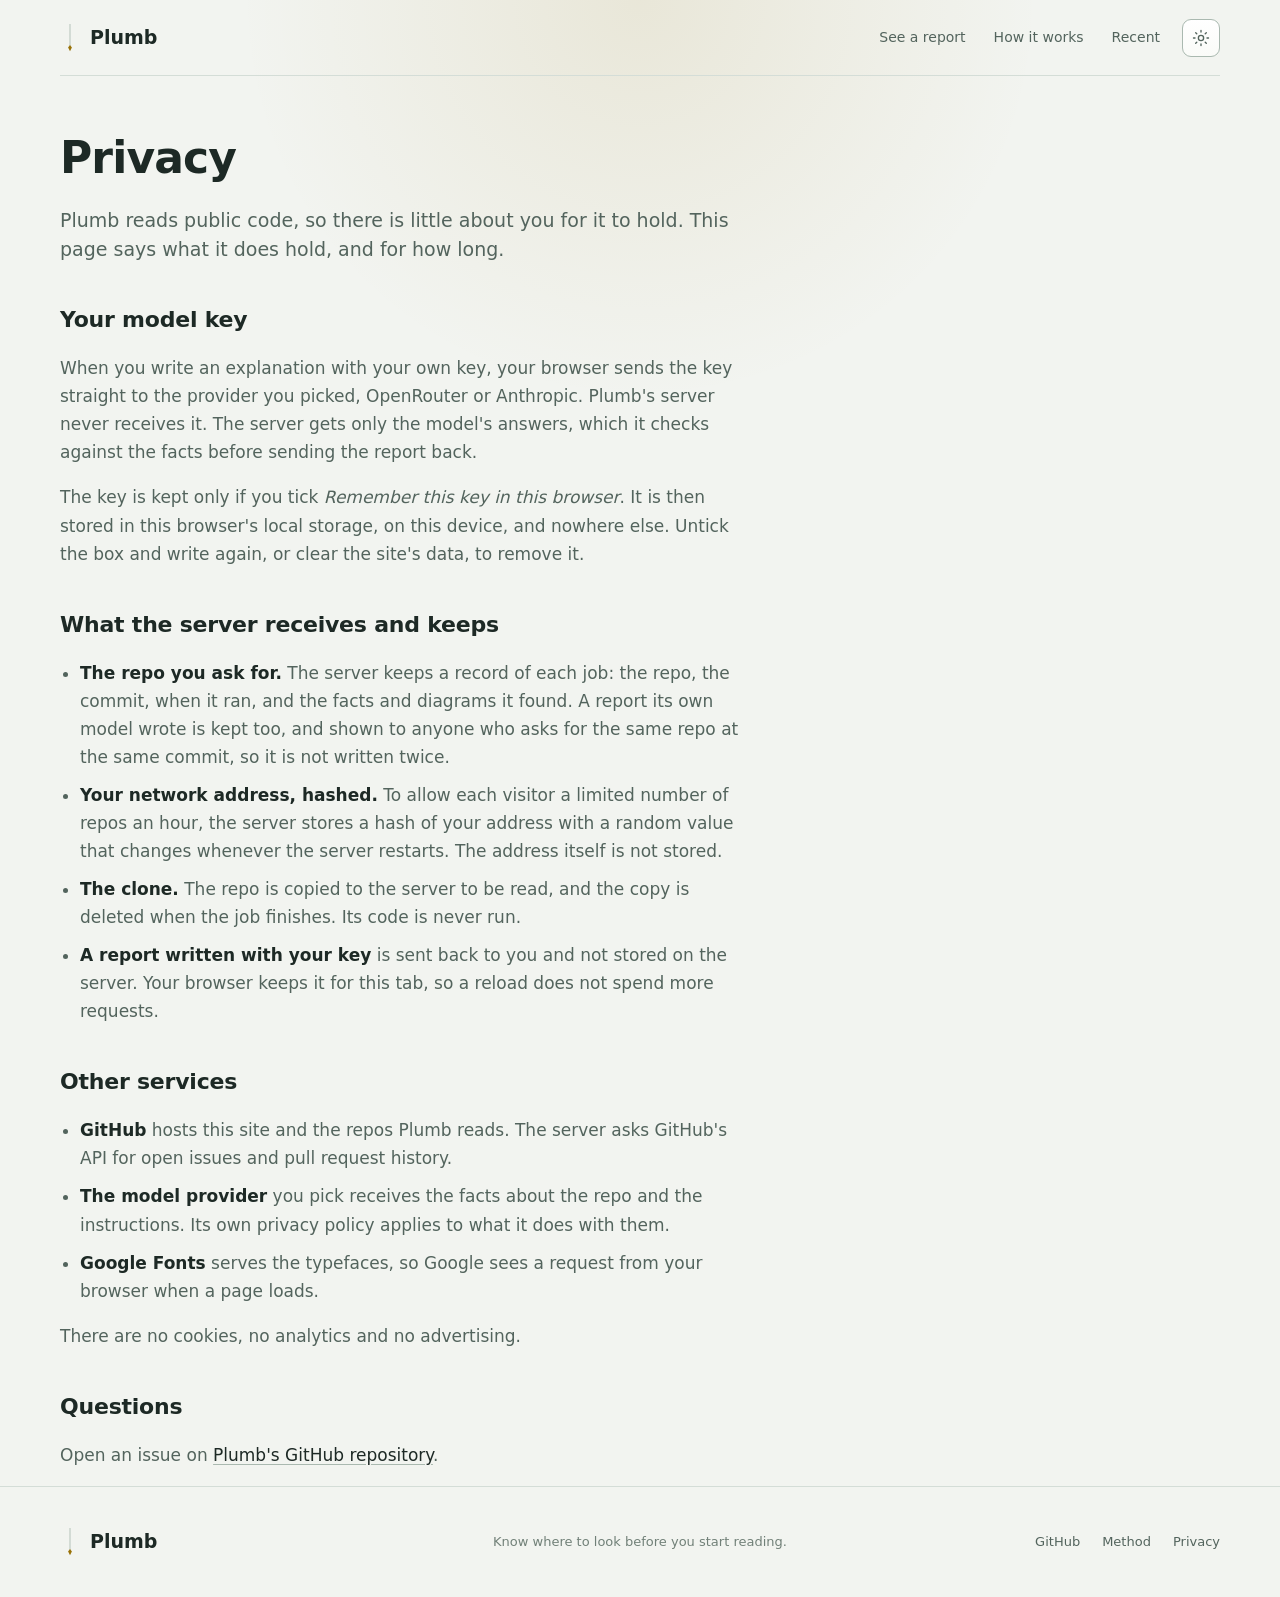
==== commit 158e5bff: "Redesign the site from the Figma design, filling its report window, progress and recent list from re" ====
--- a/web/privacy.html
+++ b/web/privacy.html
@@ -26,8 +26,6 @@
 <script type="module" src="assets/page.js"></script>
 </head>
 <body>
-<div class="wrap">
-<div id="header"></div>
 <main class="page-text">
 <h1>Privacy</h1>
 <p class="lead">Plumb reads public code, so there is little about you for it to hold. This page says what it does hold, and for how long.</p>
@@ -55,7 +53,5 @@
 <h2>Questions</h2>
 <p>Open an issue on <a href="https://github.com/shivemn/Plumb/issues">Plumb's GitHub repository</a>.</p>
 </main>
-<div id="footer"></div>
-</div>
 </body>
 </html>
--- a/web/assets/plumb.css
+++ b/web/assets/plumb.css
@@ -1,191 +1,348 @@
-/* Plumb. Dark green-slate with chalk text and a brass plumb bob; a light
-   paper version follows the system setting or the switch in the header.
-   One motion signature: the plumb line. Everything else stays quiet. */
+/* Plumb. Laid out from the Figma design: dark green-slate with chalk text and
+   a brass plumb bob, and a light paper version that follows the system
+   setting or the switch in the header. One motion signature: the plumb line. */
 
 :root {
-  --bg: #15201d;
-  --bg-raised: #1b2925;
-  --bg-sunk: #111a17;
-  --ink: #e6ede9;
-  --muted: #9fb0aa;
-  --faint: #6f817b;
-  --line: #2c3b36;
-  --line-strong: #43554f;
-  --brass: #d4a72c;
-  --brass-soft: rgba(212, 167, 44, 0.16);
-  --link: #e6ede9;
-  --store: #223631;
-  --ok: #8fc79f;
+  --canvas: #111a17;
+  --surface: #18231f;
+  --surface-2: #1e2c27;
+  --surface-sunk: #0e1714;
+  --text: #e8efeb;
+  --muted: #a0afa9;
+  --faint: #6f817a;
+  --line: #2b3c36;
+  --line-strong: #465a53;
+  --brass: #d6aa36;
+  --brass-bright: #e8be4f;
+  --brass-soft: rgba(214, 170, 54, 0.13);
+  --success: #8fcea3;
+  --shadow: 0 24px 80px rgba(0, 0, 0, 0.34);
+  --on-brass: #14201c;
+  --store: #1f322c;
   --warn: #e3b7a0;
-  --block: #33443f;
+  --block: #34463f;
   --warm: #7d6a2a;
-  --hot: #d4a72c;
-  --shadow: 0 1px 0 rgba(255, 255, 255, 0.03) inset, 0 18px 40px -24px rgba(0, 0, 0, 0.7);
-  --grid: rgba(230, 237, 233, 0.1);
-  --mark-tile: #22322d;
-  --mark-edge: rgba(230, 237, 233, 0.14);
-  --glow: rgba(212, 167, 44, 0.11);
-  --sans: "Atkinson Hyperlegible Next", system-ui, -apple-system, "Segoe UI", sans-serif;
-  --mono: "Atkinson Hyperlegible Mono", ui-monospace, "SFMono-Regular", Consolas, monospace;
+  --hot: #d6aa36;
+  --btn-face: linear-gradient(180deg, var(--surface-2), var(--surface));
+  --btn-shadow: inset 0 1px rgba(255, 255, 255, 0.05);
+  --btn-press: inset 0 1px 3px rgba(0, 0, 0, 0.45);
+  --sans: "Atkinson Hyperlegible Next", system-ui, sans-serif;
+  --mono: "Atkinson Hyperlegible Mono", ui-monospace, monospace;
   --ease: cubic-bezier(0.22, 1, 0.36, 1);
   --quick: 160ms;
-  --calm: 420ms;
+  --calm: 320ms;
+  --r-s: 6px;
+  --r: 9px;
+  --r-l: 12px;
   color-scheme: dark;
 }
 
 /* Light: the system setting, unless the switch says otherwise. */
 @media (prefers-color-scheme: light) {
   :root:not([data-theme="dark"]) {
-    --bg: #f3f5f2;
-    --bg-raised: #fbfcfa;
-    --bg-sunk: #e9eeea;
-    --ink: #1f2a2e;
-    --muted: #4a5a5f;
-    --faint: #6d7c7f;
-    --line: #d3dbd7;
-    --line-strong: #aab6b1;
-    --brass: #9a7208;
-    --brass-soft: rgba(154, 114, 8, 0.12);
-    --link: #1f2a2e;
-    --store: #e3eae7;
-    --ok: #3f6a4b;
-    --warn: #8a4b2e;
-    --block: #cbd3cf;
-    --warm: #f0d48a;
-    --hot: #d39a00;
-    --shadow: 0 1px 0 rgba(255, 255, 255, 0.7) inset, 0 18px 40px -26px rgba(31, 42, 46, 0.35);
-    --grid: rgba(31, 42, 46, 0.11);
-    --mark-tile: #15201d;
-    --mark-edge: transparent;
-    --glow: rgba(154, 114, 8, 0.09);
+    --canvas: #f2f4f0;
+    --surface: #fafbf8;
+    --surface-2: #ffffff;
+    --surface-sunk: #e9eeea;
+    --text: #1d2925;
+    --muted: #53645d;
+    --faint: #718078;
+    --line: #d4ddd7;
+    --line-strong: #aab9b0;
+    --brass: #997208;
+    --brass-bright: #ad820c;
+    --brass-soft: rgba(153, 114, 8, 0.1);
+    --success: #3f7650;
+    --shadow: 0 24px 80px rgba(44, 61, 52, 0.12);
+    --on-brass: #ffffff;
+    --store: #e3eae5;
+    --warn: #a4532f;
+    --block: #c9d3cd;
+    --warm: #e3cf8f;
+    --hot: #997208;
+    --btn-shadow: inset 0 1px rgba(255, 255, 255, 0.9), 0 1px 2px rgba(44, 61, 52, 0.08);
+    --btn-press: inset 0 1px 3px rgba(44, 61, 52, 0.18);
     color-scheme: light;
   }
 }
 :root[data-theme="light"] {
-  --bg: #f3f5f2;
-  --bg-raised: #fbfcfa;
-  --bg-sunk: #e9eeea;
-  --ink: #1f2a2e;
-  --muted: #4a5a5f;
-  --faint: #6d7c7f;
-  --line: #d3dbd7;
-  --line-strong: #aab6b1;
-  --brass: #9a7208;
-  --brass-soft: rgba(154, 114, 8, 0.12);
-  --link: #1f2a2e;
-  --store: #e3eae7;
-  --ok: #3f6a4b;
-  --warn: #8a4b2e;
-  --block: #cbd3cf;
-  --warm: #f0d48a;
-  --hot: #d39a00;
-  --shadow: 0 1px 0 rgba(255, 255, 255, 0.7) inset, 0 18px 40px -26px rgba(31, 42, 46, 0.35);
-  --grid: rgba(31, 42, 46, 0.11);
-  --mark-tile: #15201d;
-  --mark-edge: transparent;
-  --glow: rgba(154, 114, 8, 0.09);
+  --canvas: #f2f4f0;
+  --surface: #fafbf8;
+  --surface-2: #ffffff;
+  --surface-sunk: #e9eeea;
+  --text: #1d2925;
+  --muted: #53645d;
+  --faint: #718078;
+  --line: #d4ddd7;
+  --line-strong: #aab9b0;
+  --brass: #997208;
+  --brass-bright: #ad820c;
+  --brass-soft: rgba(153, 114, 8, 0.1);
+  --success: #3f7650;
+  --shadow: 0 24px 80px rgba(44, 61, 52, 0.12);
+  --on-brass: #ffffff;
+  --store: #e3eae5;
+  --warn: #a4532f;
+  --block: #c9d3cd;
+  --warm: #e3cf8f;
+  --hot: #997208;
+  --btn-shadow: inset 0 1px rgba(255, 255, 255, 0.9), 0 1px 2px rgba(44, 61, 52, 0.08);
+  --btn-press: inset 0 1px 3px rgba(44, 61, 52, 0.18);
   color-scheme: light;
+}
+
+/* Older names used by the report pages, kept as aliases of the design's. */
+:root {
+  --bg: var(--canvas);
+  --bg-raised: var(--surface);
+  --bg-sunk: var(--surface-sunk);
+  --ink: var(--text);
+  --link: var(--text);
+  --ok: var(--success);
 }
 
 @view-transition { navigation: auto; }
 ::view-transition-old(root), ::view-transition-new(root) { animation-duration: 260ms; animation-timing-function: var(--ease); }
 
-* { box-sizing: border-box; }
+/* Base */
+*, *::before, *::after { box-sizing: border-box; }
+* { scrollbar-color: var(--line-strong) transparent; }
 html { -webkit-text-size-adjust: 100%; scroll-behavior: smooth; }
-body { position: relative; margin: 0; background: radial-gradient(ellipse 60% 520px at 50% -80px, var(--glow), transparent 70%), var(--bg); background-repeat: no-repeat; color: var(--ink); font-family: var(--sans); font-size: 17px; line-height: 1.6; }
-/* The canvas: a surveyor's dot grid under the top of each page, fading out
-   before the reading starts, with the brass glow where the plumb line hangs. */
-body::before { content: ""; position: absolute; inset: 0 0 auto; height: 760px; z-index: -1; pointer-events: none; background-image: radial-gradient(circle at center, var(--grid) 1px, transparent 1.5px); background-size: 24px 24px; background-position: center -12px; -webkit-mask-image: radial-gradient(ellipse 70% 100% at 50% 0, #000 30%, transparent 75%); mask-image: radial-gradient(ellipse 70% 100% at 50% 0, #000 30%, transparent 75%); }
-a { color: var(--link); text-decoration-color: var(--line-strong); text-underline-offset: 3px; transition: text-decoration-color var(--quick) ease, color var(--quick) ease; }
+body { min-width: 320px; margin: 0; background: var(--canvas); color: var(--text); font-family: var(--sans); font-size: 17px; line-height: 1.55; }
+button, a, input { transition: color 160ms ease, border-color 160ms ease, background 160ms ease, transform 200ms var(--ease); }
+button { cursor: pointer; }
+a { color: var(--text); text-decoration-color: var(--line-strong); text-underline-offset: 3px; }
 a:hover { text-decoration-color: var(--brass); }
-:focus-visible { outline: 2px solid var(--brass); outline-offset: 3px; border-radius: 4px; }
+:focus-visible { outline: 2px solid var(--brass); outline-offset: 3px; }
+::selection { background: var(--brass-soft); }
 code, .mono { font-family: var(--mono); font-size: 0.92em; }
 code { overflow-wrap: anywhere; }
-::selection { background: var(--brass-soft); }
-
-.wrap { max-width: 1160px; margin: 0 auto; padding: 0 32px; }
+pre { margin: 0; padding: 14px 16px; border-radius: var(--r); background: var(--surface-sunk); border: 1px solid var(--line); overflow-x: auto; font-family: var(--mono); font-size: 13.5px; line-height: 1.55; color: var(--text); text-align: left; }
+
+/* The design is built on a reset: inside the frame and the home page,
+   headings, paragraphs and lists start with no margins, and buttons with no
+   chrome of their own. */
+:where(.site-header, main#top, footer) :where(h1, h2, h3, p, ol, ul, dl, dd, figure) { margin: 0; }
+:where(main#top) :where(ol, ul) { padding: 0; list-style: none; }
+:where(.site-header, main#top, footer) a { text-decoration: none; }
+:where(.site-header, main#top) :where(button) { margin: 0; padding: 0; border: 0; background: none; color: inherit; font: inherit; }
+
+.site-shell { min-height: 100vh; overflow: hidden; background: radial-gradient(circle at 50% 0, var(--brass-soft), transparent 25rem), var(--canvas); }
+.page-wrap, .wrap { width: min(1160px, calc(100% - 48px)); margin-inline: auto; }
 
 /* Header */
-.site-header { display: flex; align-items: center; justify-content: space-between; gap: 16px; padding: 18px 0; }
-.brand { display: inline-flex; align-items: center; gap: 10px; font-weight: 700; font-size: 19px; color: var(--ink); text-decoration: none; padding: 8px 0; }
-.brand svg { color: var(--brass); }
-.site-nav { display: flex; gap: 2px; }
-.site-nav a { padding: 10px 14px; border-radius: 999px; color: var(--muted); text-decoration: none; font-size: 15px; transition: background var(--quick) ease, color var(--quick) ease; }
-.site-nav a:hover { color: var(--ink); background: var(--bg-raised); }
-.site-nav { align-items: center; }
-.theme-switch { display: grid; place-items: center; width: 40px; height: 40px; margin-left: 6px; border: 1px solid var(--line); border-radius: 50%; background: transparent; color: var(--muted); cursor: pointer; transition: color var(--quick) ease, border-color var(--quick) ease, background var(--quick) ease; }
-.theme-switch:hover { color: var(--ink); border-color: var(--line-strong); background: var(--bg-raised); }
-.theme-switch svg { width: 18px; height: 18px; transition: transform var(--calm) var(--ease); }
-:root[data-theme="light"] .theme-switch svg { transform: rotate(180deg); }
-@media (prefers-color-scheme: light) { :root:not([data-theme]) .theme-switch svg { transform: rotate(180deg); } }
+.site-header { position: relative; z-index: 10; display: flex; min-height: 76px; align-items: center; justify-content: space-between; border-bottom: 1px solid var(--line); }
+.brand { display: inline-flex; align-items: center; gap: 10px; color: var(--text); font-size: 19px; font-weight: 700; text-decoration: none; }
+.plumb-mark-small { width: 20px; height: 28px; }
+.brand svg .plumb-string { stroke: var(--line-strong); stroke-width: 4; }
+.brand svg .plumb-bob { fill: var(--brass); }
+.nav-links { display: flex; align-items: center; gap: 4px; }
+.nav-links a { padding: 9px 12px; color: var(--muted); font-size: 14px; text-decoration: none; }
+.nav-links a:hover { color: var(--text); }
+.theme-toggle { display: grid; width: 38px; height: 38px; margin-left: 6px; place-items: center; border: 1px solid var(--line-strong); border-radius: 9px; background: linear-gradient(180deg, var(--surface-2), var(--surface)); color: var(--muted); box-shadow: inset 0 1px rgba(255, 255, 255, 0.06); }
+.theme-toggle:hover { border-color: var(--brass); color: var(--brass); transform: translateY(-1px); }
+.theme-toggle svg { width: 18px; fill: none; stroke: currentColor; stroke-linecap: round; stroke-width: 1.8; }
 /* Switching theme: the new one opens as a circle from the switch. */
 :root.theming::view-transition-old(root), :root.theming::view-transition-new(root) { animation: none; mix-blend-mode: normal; }
 
-/* Home: hero */
-.hero { position: relative; display: flex; flex-direction: column; align-items: center; text-align: center; padding: 0 0 72px; }
-.plumb { display: block; height: 132px; width: 40px; overflow: visible; }
-.plumb .string { stroke: var(--line-strong); stroke-width: 1.5; }
-.plumb .bob { fill: var(--brass); }
-.plumb .swing { transform-origin: 20px 0; animation: swing 7s ease-in-out infinite alternate; }
-@keyframes swing { from { transform: rotate(2.2deg); } to { transform: rotate(-2.2deg); } }
-.hero.dropping .plumb .swing { animation: none; transform: none; }
-.hero.dropping .plumb .drop { transform: translateY(96px); transition: transform 520ms cubic-bezier(0.5, 0, 0.75, 0); }
-.plumb .drop { transition: transform 600ms var(--ease); }
-
-.hero h1 { margin: 8px 0 0; max-width: 15ch; font-size: clamp(40px, 6.2vw, 72px); line-height: 1.02; font-weight: 700; letter-spacing: -0.035em; text-wrap: balance; }
-.hero .sub { margin: 20px 0 0; max-width: 54ch; color: var(--muted); font-size: 19px; line-height: 1.5; text-wrap: pretty; }
-
-.ask { position: relative; width: min(680px, 100%); margin-top: 40px; }
-.ask form { display: flex; align-items: center; gap: 8px; padding: 8px 8px 8px 22px; border: 1px solid var(--line-strong); border-radius: 999px; background: var(--bg-raised); box-shadow: var(--shadow); transition: border-color var(--quick) ease, box-shadow var(--calm) var(--ease), transform var(--calm) var(--ease); }
-.ask form:focus-within { border-color: var(--brass); box-shadow: 0 0 0 4px var(--brass-soft), var(--shadow); }
-.ask label { position: absolute; width: 1px; height: 1px; overflow: hidden; clip: rect(0 0 0 0); }
-.ask input { flex: 1; min-width: 0; height: 48px; border: 0; background: transparent; color: var(--ink); font: inherit; font-family: var(--mono); font-size: 16px; outline: none; }
-.ask input::placeholder { color: var(--faint); }
-.go { position: relative; flex: none; display: grid; place-items: center; width: 48px; height: 48px; border: 0; border-radius: 50%; background: var(--brass); color: var(--bg); cursor: pointer; transition: transform var(--quick) var(--ease), filter var(--quick) ease; -webkit-tap-highlight-color: transparent; }
-.go:hover { transform: scale(1.05); filter: brightness(1.08); }
-.go:active { transform: scale(0.95); transition-duration: 60ms; }
-.go svg { width: 20px; height: 20px; transition: opacity var(--quick) ease, transform var(--quick) var(--ease); }
-/* Busy: the arrow slips away and a ring turns, with no change of size. */
-.go::after { content: ""; position: absolute; inset: 11px; border: 2.5px solid currentColor; border-right-color: transparent; border-radius: 50%; opacity: 0; transition: opacity var(--quick) ease; }
-form[aria-busy="true"] .go { transform: none; filter: none; cursor: progress; pointer-events: none; }
-form[aria-busy="true"] .go svg { opacity: 0; transform: translateX(6px); }
-form[aria-busy="true"] .go::after { opacity: 1; animation: turn 800ms linear infinite; }
-@keyframes turn { to { transform: rotate(1turn); } }
-.ask.shake form { animation: shake 380ms var(--ease); }
-@keyframes shake { 20%, 60% { transform: translateX(-6px); } 40%, 80% { transform: translateX(6px); } }
-
-.examples { display: flex; flex-wrap: wrap; justify-content: center; align-items: center; gap: 8px; margin-top: 18px; color: var(--faint); font-size: 14px; }
-.examples button { border: 1px solid var(--line); border-radius: 999px; background: transparent; color: var(--muted); padding: 6px 12px; font: inherit; font-family: var(--mono); font-size: 13px; cursor: pointer; transition: border-color var(--quick) ease, color var(--quick) ease, background var(--quick) ease; }
-.examples button:hover { border-color: var(--brass); color: var(--ink); background: var(--bg-raised); }
-
-.notice { width: min(680px, 100%); margin-top: 16px; padding: 18px 22px; border: 1px solid var(--line); border-radius: 18px; background: var(--bg-raised); text-align: left; font-size: 15px; color: var(--muted); }
-.notice strong { color: var(--ink); }
+/* Hero */
+.hero { position: relative; display: flex; flex-direction: column; align-items: center; min-height: 700px; padding: 18px 0 92px; text-align: center; }
+.hero::before { position: absolute; z-index: -1; top: 0; left: 50%; width: 950px; height: 630px; background-image: radial-gradient(circle, color-mix(in srgb, var(--text) 11%, transparent) 1px, transparent 1.2px); background-size: 24px 24px; content: ""; mask-image: radial-gradient(ellipse at center, #000 20%, transparent 72%); transform: translateX(-50%); }
+.hero-glow { position: absolute; z-index: -1; top: calc(var(--pointer-y, 40%) - 160px); left: calc(var(--pointer-x, 50%) - 160px); width: 320px; height: 320px; border-radius: 999px; background: var(--brass-soft); filter: blur(70px); transition: top 900ms var(--ease), left 900ms var(--ease); }
+.plumb-mark { width: 36px; height: 126px; }
+.plumb-string { stroke: var(--line-strong); stroke-width: 1.5; }
+.plumb-bob { fill: var(--brass); }
+.plumb-swing { animation: swing 6s ease-in-out infinite alternate; transform-origin: 20px 0; }
+.hero.has-focus .plumb-swing { animation: focus-swing 900ms var(--ease) both; }
+.hero.is-analyzing .plumb-swing { animation: analyze-drop 700ms cubic-bezier(0.55, 0, 0.7, 0.25) both; }
+@keyframes swing { from { transform: rotate(2deg); } to { transform: rotate(-2deg); } }
+@keyframes focus-swing { 0% { transform: rotate(0); } 35% { transform: rotate(7deg); } 65% { transform: rotate(-4deg); } 100% { transform: rotate(0); } }
+@keyframes analyze-drop { 0% { transform: translateY(0); } 100% { transform: translateY(22px); } }
+
+.eyebrow, .report-kicker { color: var(--brass); font-family: var(--mono); font-size: 12px; font-weight: 600; letter-spacing: 0.12em; text-transform: uppercase; }
+.hero .eyebrow { margin-top: 8px; }
+.hero h1 { max-width: 850px; margin-top: 14px; font-size: clamp(46px, 6.7vw, 78px); font-weight: 700; letter-spacing: -0.048em; line-height: 0.98; text-wrap: balance; }
+.hero-copy { max-width: 650px; margin-top: 24px; color: var(--muted); font-size: 20px; line-height: 1.5; text-wrap: balance; }
+
+.repo-box { width: min(760px, 100%); margin-top: 38px; }
+.repo-box form { display: flex; align-items: center; gap: 10px; padding: 7px 7px 7px 20px; border: 1px solid var(--line-strong); border-radius: 14px; background: var(--surface); box-shadow: var(--shadow), inset 0 1px rgba(255, 255, 255, 0.04); }
+.repo-box form:focus-within { border-color: var(--brass); box-shadow: 0 0 0 4px var(--brass-soft), var(--shadow); }
+.repo-box label { position: absolute; width: 1px; height: 1px; overflow: hidden; clip: rect(0 0 0 0); }
+.prompt { color: var(--brass); font-family: var(--mono); font-size: 20px; }
+.repo-box input { min-width: 0; flex: 1; border: 0; outline: 0; background: transparent; color: var(--text); font-family: var(--mono); font-size: 15px; }
+.repo-box input::placeholder { color: var(--faint); }
+.repo-box form button { display: flex; height: 50px; align-items: center; justify-content: center; gap: 10px; padding: 0 18px; border: 1px solid color-mix(in srgb, var(--brass) 75%, black); border-radius: 9px; background: var(--brass); color: #14201c; font-size: 15px; font-weight: 700; box-shadow: inset 0 1px rgba(255, 255, 255, 0.3); }
+.repo-box form button:hover:not(:disabled) { background: var(--brass-bright); transform: translateY(-1px); }
+.repo-box form button:disabled { cursor: wait; }
+.repo-box form button svg { width: 18px; fill: none; stroke: currentColor; stroke-linecap: round; stroke-linejoin: round; stroke-width: 2; }
+.spinner { width: 15px; height: 15px; border: 2px solid rgba(20, 32, 28, 0.35); border-top-color: #14201c; border-radius: 50%; animation: spin 700ms linear infinite; }
+@keyframes spin { to { transform: rotate(1turn); } }
+
+.example-row { display: flex; flex-wrap: wrap; align-items: center; justify-content: center; gap: 8px; margin-top: 14px; color: var(--faint); font-size: 13px; }
+.example-row button { padding: 5px 9px; border: 1px solid var(--line); border-radius: 6px; background: var(--surface); color: var(--muted); font-family: var(--mono); font-size: 12px; }
+.example-row button:hover { border-color: var(--brass); color: var(--text); transform: translateY(-1px); }
+
+.form-message { max-width: 760px; margin-top: 14px; padding: 10px 14px; border-left: 2px solid var(--brass); color: var(--muted); font-size: 14px; text-align: left; }
+.form-message strong { color: var(--text); }
+
+.analysis-progress { display: grid; grid-template-columns: 18px minmax(0, 1fr); gap: 17px; width: min(620px, 100%); margin: 22px auto 0; padding: 20px 24px; border: 1px solid var(--line); border-radius: 12px; background: color-mix(in srgb, var(--surface) 92%, transparent); box-shadow: 0 18px 50px rgba(0, 0, 0, 0.2); text-align: left; animation: progress-enter 360ms var(--ease) both; }
+@keyframes progress-enter { from { opacity: 0; transform: translateY(-8px) scale(0.985); } }
+.progress-line { position: relative; width: 1px; height: calc(100% - 10px); margin: 5px auto; background: var(--line-strong); }
+.progress-line > span { position: absolute; top: 0; left: 0; width: 1px; background: var(--brass); transition: height 500ms var(--ease); }
+.progress-line > i { position: absolute; left: -6px; width: 13px; height: 17px; background: var(--brass); clip-path: polygon(50% 0, 100% 60%, 50% 100%, 0 60%); transform: translateY(-2px); transition: top 500ms var(--ease); }
+.analysis-progress ol { display: grid; gap: 10px; list-style: none; }
+.analysis-progress li { display: flex; align-items: center; justify-content: space-between; gap: 18px; min-height: 25px; color: var(--faint); font-size: 13px; transition: color 260ms ease; }
+.analysis-progress li.current { color: var(--text); font-weight: 600; }
+.analysis-progress li.complete { color: var(--muted); }
+.analysis-progress li.complete > span::after { display: inline-block; width: 5px; height: 9px; margin-left: 10px; border-right: 1.5px solid var(--success); border-bottom: 1.5px solid var(--success); content: ""; transform: rotate(45deg) translateY(-2px); }
+.analysis-progress small { color: var(--faint); font-family: var(--mono); font-size: 10px; font-weight: 400; }
+
+.hero-proof { display: flex; align-items: center; gap: 12px; margin-top: 22px; color: var(--faint); font-size: 13px; }
+.hero-proof i { width: 3px; height: 3px; border-radius: 50%; background: var(--line-strong); }
+
+/* Preview: a real report in a window */
+.preview-section { padding: 118px 0 130px; }
+.section-intro { max-width: 650px; margin-bottom: 44px; }
+.section-intro h2, .section-heading-row h2 { margin-top: 10px; font-size: clamp(34px, 5vw, 52px); font-weight: 700; letter-spacing: -0.035em; line-height: 1.05; text-wrap: balance; }
+.section-intro > p:last-child { max-width: 590px; margin-top: 18px; color: var(--muted); font-size: 18px; }
+
+.report-window { position: relative; overflow: hidden; border: 1px solid var(--line-strong); border-radius: 15px; background: var(--surface); box-shadow: var(--shadow); transform-origin: 50% 0; text-align: left; }
+.window-bar { display: grid; grid-template-columns: 1fr auto 1fr; min-height: 48px; align-items: center; padding: 0 16px; border-bottom: 1px solid var(--line); background: var(--surface-sunk); color: var(--faint); font-family: var(--mono); font-size: 11px; }
+.window-dots { display: flex; gap: 6px; }
+.window-dots i { width: 7px; height: 7px; border: 1px solid var(--line-strong); border-radius: 50%; }
+.report-status { justify-self: end; color: var(--success); }
+.report-layout { display: grid; grid-template-columns: 190px minmax(0, 1fr); min-height: 660px; }
+.report-nav { position: relative; display: flex; flex-direction: column; gap: 1px; padding: 42px 24px 30px 42px; border-right: 1px solid var(--line); }
+.report-nav a { padding: 8px 0; color: var(--faint); font-size: 13px; text-decoration: none; }
+.report-nav a.active, .report-nav a:hover { color: var(--text); }
+.report-nav a.active { font-weight: 600; }
+.mini-line { position: absolute; top: 45px; bottom: 42px; left: 23px; width: 1px; background: var(--line-strong); }
+.mini-line span { position: absolute; top: 4px; left: -5px; width: 11px; height: 14px; background: var(--brass); clip-path: polygon(50% 0, 100% 60%, 50% 100%, 0 60%); }
+.report-content { min-width: 0; padding: 46px clamp(28px, 6vw, 72px) 54px; }
+.report-heading { display: flex; align-items: flex-end; justify-content: space-between; gap: 20px; }
+.report-heading h3 { margin-top: 7px; font-family: var(--mono); font-size: clamp(28px, 4vw, 42px); font-weight: 600; letter-spacing: -0.03em; overflow-wrap: anywhere; }
+.report-heading h3.long { font-size: clamp(22px, 2.6vw, 30px); }
+.report-heading > a { flex: none; color: var(--muted); font-size: 13px; text-decoration: none; }
+.report-heading > a:hover { color: var(--brass); }
+.report-lead { position: relative; max-width: 720px; margin-top: 22px; font-size: 20px; line-height: 1.55; }
+.source-chip { display: inline-flex; margin-left: 7px; padding: 2px 6px; transform: translateY(-1px); border: 1px solid var(--line-strong); border-radius: 5px; background: var(--brass-soft); color: var(--brass); font-family: var(--mono); font-size: 10px; line-height: 1.6; white-space: nowrap; }
+.source-chip:hover, .source-chip[aria-expanded="true"] { border-color: var(--brass); color: var(--brass-bright); }
+.source-popover { position: absolute; z-index: 5; top: calc(100% + 10px); left: 0; display: grid; width: min(470px, 90vw); padding: 15px; border: 1px solid var(--line-strong); border-top: 2px solid var(--brass); border-radius: 10px; background: var(--surface-2); box-shadow: var(--shadow); animation: popover-in 220ms var(--ease) both; }
+@keyframes popover-in { from { opacity: 0; transform: translateY(-5px) scale(0.98); } }
+.source-popover > strong { margin-bottom: 8px; font-size: 12px; }
+.source-popover a { display: grid; gap: 1px; padding: 8px 6px; border-top: 1px solid var(--line); color: var(--text); text-decoration: none; }
+.source-popover a:hover { background: var(--brass-soft); }
+.source-popover code { color: var(--brass); font-family: var(--mono); font-size: 11px; }
+.source-popover span { color: var(--muted); font-size: 11px; line-height: 1.45; }
+
+.repo-stats { display: flex; flex-wrap: wrap; gap: 30px 54px; margin-top: 28px; padding: 18px 0; border-top: 1px solid var(--line); border-bottom: 1px solid var(--line); }
+.repo-stats div { display: flex; flex-direction: column; gap: 3px; }
+.repo-stats dt { color: var(--faint); font-size: 11px; }
+.repo-stats dd { font-family: var(--mono); font-size: 14px; font-weight: 600; }
+.repo-stats .verified { color: var(--success); }
+
+.architecture-card { margin-top: 34px; padding: 22px; border: 1px solid var(--line); border-radius: 12px; background: var(--surface-sunk); }
+.card-title { display: flex; align-items: center; justify-content: space-between; gap: 16px; }
+.card-title > div:first-child { display: flex; flex-direction: column; }
+.card-title span { color: var(--faint); font-size: 11px; }
+.card-title strong { font-size: 15px; }
+.map-tabs { display: inline-flex; flex-direction: row; padding: 3px; border: 1px solid var(--line); border-radius: 8px; background: var(--canvas); }
+.map-tabs button { padding: 4px 9px; border-radius: 5px; color: var(--faint); font-family: var(--mono); font-size: 10px; }
+.map-tabs button:hover { color: var(--text); }
+.map-tabs button.active { background: var(--surface-2); color: var(--text); box-shadow: inset 0 1px rgba(255, 255, 255, 0.05); }
+
+.system-map { display: grid; grid-template-columns: 1fr 46px 1.12fr 46px 1.15fr; align-items: center; margin-top: 22px; }
+.map-node { display: flex; min-width: 0; min-height: 104px; flex-direction: column; justify-content: center; padding: 13px 14px; border: 1px solid var(--line-strong); border-radius: 9px; background: var(--surface); box-shadow: inset 0 1px rgba(255, 255, 255, 0.03); transition: border-color 160ms ease, transform 200ms var(--ease); }
+.map-node:hover { border-color: var(--brass); transform: translateY(-2px); }
+.map-node span { color: var(--brass); font-family: var(--mono); font-size: 10px; }
+.map-node strong { margin-top: 9px; font-family: var(--mono); font-size: 13px; overflow-wrap: anywhere; }
+.map-node small { margin-top: 2px; color: var(--faint); font-size: 10px; }
+.map-node.transport { border-color: color-mix(in srgb, var(--brass) 55%, var(--line)); background: var(--brass-soft); }
+.map-arrow { position: relative; height: 1px; background: var(--line-strong); transform: scaleX(0); transform-origin: left; animation: draw-line 560ms 180ms var(--ease) forwards; }
+.map-arrow::after { position: absolute; top: -3px; right: 0; width: 7px; height: 7px; border-top: 1px solid var(--line-strong); border-right: 1px solid var(--line-strong); content: ""; transform: rotate(45deg); }
+.animated-map .map-node { opacity: 0; animation: node-enter 480ms var(--ease) forwards; }
+.animated-map .map-node:nth-of-type(3) { animation-delay: 160ms; }
+.animated-map .map-node:nth-of-type(5) { animation-delay: 320ms; }
+.animated-map .map-arrow:nth-of-type(4) { animation-delay: 340ms; }
+.map-arrow i { position: absolute; top: -2px; left: 0; width: 5px; height: 5px; border-radius: 50%; background: var(--brass); box-shadow: 0 0 10px var(--brass); animation: signal-travel 1.8s 650ms ease-in-out infinite; }
+@keyframes node-enter { from { opacity: 0; transform: translateY(9px); } to { opacity: 1; } }
+@keyframes draw-line { to { transform: scaleX(1); } }
+@keyframes signal-travel { from { left: 0; opacity: 0; } 15%, 80% { opacity: 1; } to { left: calc(100% - 4px); opacity: 0; } }
+
+.request-trace { position: relative; display: grid; gap: 0; margin-top: 20px; padding-left: 18px; }
+.request-trace::before { position: absolute; top: 12px; bottom: 12px; left: 28px; width: 1px; background: linear-gradient(var(--brass), var(--line-strong)); content: ""; transform: scaleY(0); transform-origin: top; animation: trace-line 700ms 120ms var(--ease) forwards; }
+@keyframes trace-line { to { transform: scaleY(1); } }
+.request-trace > div { position: relative; display: grid; grid-template-columns: 38px minmax(150px, 0.8fr) 1fr; align-items: center; gap: 12px; min-height: 54px; opacity: 0; animation: trace-enter 420ms calc(var(--i) * 110ms) var(--ease) forwards; }
+@keyframes trace-enter { from { opacity: 0; transform: translateX(-6px); } to { opacity: 1; } }
+.request-trace > div > span { position: relative; z-index: 1; display: grid; width: 21px; height: 21px; place-items: center; border: 1px solid var(--line-strong); border-radius: 5px; background: var(--surface); color: var(--brass); font-family: var(--mono); font-size: 8px; }
+.request-trace code { color: var(--text); font-family: var(--mono); font-size: 11px; overflow-wrap: anywhere; }
+.request-trace small { min-width: 0; color: var(--muted); font-size: 11px; overflow-wrap: anywhere; }
+.request-trace small a { color: var(--muted); font-family: var(--mono); }
+
+.code-map { display: grid; grid-template-columns: 1fr 1fr; gap: 10px; margin-top: 20px; }
+.code-map > button { display: flex; min-width: 0; flex-direction: column; gap: 11px; padding: 13px; border: 1px solid var(--line); border-radius: 8px; background: var(--surface); text-align: left; opacity: 0; animation: node-enter 420ms calc(var(--i) * 90ms) var(--ease) forwards; }
+.code-map > button:hover { border-color: var(--brass); transform: translateY(-2px); }
+.code-map > button > span { display: flex; flex-direction: column; }
+.code-map code { color: var(--text); font-family: var(--mono); font-size: 11px; overflow-wrap: anywhere; }
+.code-map small { margin-top: 2px; color: var(--faint); font-size: 10px; }
+.code-map button > i { display: flex; flex-wrap: wrap; gap: 3px; }
+.code-map b { height: 6px; border-radius: 2px; background: var(--line-strong); transform: scaleX(0); transform-origin: left; animation: block-grow 500ms calc(180ms + var(--i) * 80ms) var(--ease) forwards; }
+.code-map button:hover b { background: var(--brass); }
+@keyframes block-grow { to { transform: scaleX(1); } }
+
+.file-path { display: grid; grid-template-columns: auto 1fr auto; gap: 3px 14px; margin-top: 18px; padding: 13px 15px; border-left: 2px solid var(--brass); background: var(--surface); }
+.file-path > span { grid-row: span 2; align-self: center; color: var(--faint); font-size: 10px; text-transform: uppercase; }
+.file-path code { font-family: var(--mono); font-size: 12px; font-weight: 600; overflow-wrap: anywhere; }
+.file-path p { color: var(--muted); font-size: 11px; }
+.file-path a { grid-row: 1 / span 2; grid-column: 3; align-self: center; color: var(--brass); text-decoration: none; }
+
+/* How it works */
+.how-section { padding: 112px 0; border-top: 1px solid var(--line); border-bottom: 1px solid var(--line); background: color-mix(in srgb, var(--surface) 62%, transparent); }
+.section-intro.compact { margin-bottom: 54px; }
+.steps-grid { display: grid; grid-template-columns: repeat(3, 1fr); gap: 0; list-style: none; }
+.steps-grid li { display: flex; gap: 20px; padding: 12px 34px; border-left: 1px solid var(--line); }
+.steps-grid li:first-child { padding-left: 0; border-left: 0; }
+.steps-grid li:last-child { padding-right: 0; }
+.steps-grid > li > span { color: var(--brass); font-family: var(--mono); font-size: 12px; }
+.steps-grid h3 { font-size: 18px; font-weight: 600; }
+.steps-grid p { margin-top: 9px; color: var(--muted); font-size: 14px; line-height: 1.55; }
+
+/* Recently explained */
+.recent-section { padding: 120px 0 140px; }
+.section-heading-row { display: flex; align-items: flex-end; justify-content: space-between; gap: 30px; margin-bottom: 44px; }
+.section-heading-row button { padding: 8px 0; border-bottom: 1px solid var(--line-strong); color: var(--muted); font-size: 13px; }
+.section-heading-row button:hover { border-color: var(--brass); color: var(--text); }
+.recent-list { border-top: 1px solid var(--line); }
+.recent-list a { position: relative; display: grid; grid-template-columns: 44px 210px minmax(220px, 1fr) 72px 24px; align-items: center; gap: 18px; padding: 22px 8px; border-bottom: 1px solid var(--line); color: var(--text); text-decoration: none; transition: padding 200ms var(--ease), background 160ms ease; }
+.recent-list a:hover { padding-right: 16px; padding-left: 16px; background: var(--surface); }
+.report-index { color: var(--brass); font-family: var(--mono); font-size: 11px; }
+.recent-name { display: flex; min-width: 0; flex-direction: column; }
+.recent-name strong { font-family: var(--mono); font-size: 14px; overflow-wrap: anywhere; }
+.recent-name span, .recent-list time { color: var(--faint); font-size: 11px; }
+.recent-list p { color: var(--muted); font-size: 14px; display: -webkit-box; -webkit-line-clamp: 2; -webkit-box-orient: vertical; overflow: hidden; }
+.recent-list time { text-align: right; }
+.row-arrow { color: var(--brass); }
+
+/* Footer */
+footer { border-top: 1px solid var(--line); }
+.footer-inner { display: grid; grid-template-columns: 1fr auto 1fr; min-height: 110px; align-items: center; color: var(--faint); font-size: 13px; }
+.footer-inner > div:last-child { display: flex; justify-content: flex-end; gap: 22px; }
+.footer-inner a { color: var(--muted); }
+.footer-inner a:hover { color: var(--brass); }
+
+/* Sections rise in as they are reached */
+.reveal .reveal-child, .reveal > .page-wrap, .reveal > .section-heading-row, .reveal > .recent-list { opacity: 0; transform: translateY(22px); transition: opacity 700ms ease, transform 800ms var(--ease); }
+.reveal .reveal-child:nth-child(2), .reveal > .recent-list { transition-delay: 120ms; }
+.reveal.is-visible .reveal-child, .reveal.is-visible > .page-wrap, .reveal.is-visible > .section-heading-row, .reveal.is-visible > .recent-list { opacity: 1; transform: none; }
+.reveal.is-visible .report-window { animation: window-settle 900ms 120ms var(--ease) both; }
+@keyframes window-settle { from { transform: perspective(1100px) rotateX(3deg) translateY(20px); } to { transform: perspective(1100px) rotateX(0) translateY(0); } }
+
+.status { padding: 96px 0; color: var(--muted); font-size: 18px; }
+.notice { width: min(680px, 100%); margin-top: 16px; padding: 14px 18px; border: 1px solid var(--line); border-left: 2px solid var(--brass); border-radius: var(--r); background: var(--surface); text-align: left; font-size: 15px; color: var(--muted); }
+.notice strong { color: var(--text); }
 .notice pre { margin: 12px 0 0; }
 .reveal-in { animation: rise var(--calm) var(--ease) both; }
 @keyframes rise { from { opacity: 0; transform: translateY(8px); } to { opacity: 1; transform: none; } }
-
-/* Home: steps and recent reports */
-.band { padding: 64px 0; border-top: 1px solid var(--line); }
-.band h2 { margin: 0 0 28px; font-size: 26px; letter-spacing: -0.02em; }
-.steps { list-style: none; margin: 0; padding: 0; display: grid; grid-template-columns: repeat(3, minmax(0, 1fr)); gap: 32px; counter-reset: step; }
-.steps li { position: relative; padding-left: 44px; counter-increment: step; }
-.steps li::before { content: counter(step); position: absolute; left: 0; top: 0; width: 28px; height: 28px; display: grid; place-items: center; border-radius: 50%; border: 1px solid var(--line-strong); font-size: 14px; font-weight: 700; color: var(--brass); }
-.steps h3 { margin: 0 0 6px; font-size: 17px; }
-.steps p { margin: 0; color: var(--muted); font-size: 15px; }
-
-.recent { list-style: none; margin: 0; padding: 0; border-top: 1px solid var(--line); }
-.recent li { border-bottom: 1px solid var(--line); }
-.recent a { display: grid; grid-template-columns: minmax(0, 2.2fr) minmax(0, 4fr) auto; align-items: baseline; gap: 8px 28px; padding: 18px 8px; color: var(--ink); text-decoration: none; transition: background var(--quick) ease, padding var(--calm) var(--ease); border-radius: 10px; }
-.recent a:hover { background: var(--bg-raised); padding-left: 16px; }
-.recent .repo { font-family: var(--mono); font-weight: 600; overflow-wrap: anywhere; }
-.recent .summary { color: var(--muted); font-size: 15px; line-height: 1.5; display: -webkit-box; -webkit-line-clamp: 2; -webkit-box-orient: vertical; overflow: hidden; }
-.recent .meta { color: var(--faint); font-size: 14px; white-space: nowrap; }
-
-pre { margin: 0; padding: 14px 16px; border-radius: 12px; background: var(--bg-sunk); border: 1px solid var(--line); overflow-x: auto; font-family: var(--mono); font-size: 13.5px; line-height: 1.55; color: var(--ink); text-align: left; }
-
-.site-footer { margin-top: 80px; padding: 24px 0 40px; border-top: 1px solid var(--line); display: flex; flex-wrap: wrap; gap: 8px 24px; font-size: 14px; color: var(--faint); }
-.site-footer a { color: var(--muted); }
-.status { padding: 96px 0; color: var(--muted); font-size: 18px; }
 
 /* Report: layout with the plumb-line spine */
 .report-top { padding: 40px 0 8px; }
@@ -198,13 +355,14 @@
 .spine::before { content: ""; position: absolute; left: 6px; top: 6px; bottom: 6px; width: 1.5px; background: var(--line-strong); }
 .spine .bob { position: absolute; left: 0; top: 0; width: 13px; height: 17px; transition: transform 520ms var(--ease); }
 .spine .bob svg { display: block; fill: var(--brass); }
-.spine a { display: block; padding: 7px 0; color: var(--faint); text-decoration: none; font-size: 15px; line-height: 1.35; transition: color var(--quick) ease; }
-.spine a:hover { color: var(--ink); }
+.spine a { display: block; padding: 7px 0; color: var(--faint); text-decoration: none; font-size: 15px; line-height: 1.35; transition: color var(--quick) ease, transform var(--quick) var(--ease); }
+.spine a:hover { color: var(--ink); transform: translateX(3px); }
 .spine a[aria-current="true"] { color: var(--ink); font-weight: 600; }
 .spine .tools { display: flex; flex-direction: column; align-items: flex-start; gap: 8px; margin-top: 24px; }
 .spine .tools a.pill { display: inline-flex; padding: 0 16px; color: var(--ink); font-size: 14px; }
-.pill { display: inline-flex; align-items: center; justify-content: center; gap: 8px; min-height: 40px; padding: 0 16px; border: 1px solid var(--line-strong); border-radius: 999px; background: transparent; color: var(--ink); font: inherit; font-size: 14px; text-decoration: none; cursor: pointer; white-space: nowrap; transition: border-color var(--quick) ease, background var(--quick) ease; }
-.pill:hover { border-color: var(--brass); background: var(--bg-raised); }
+.pill { position: relative; display: inline-flex; align-items: center; justify-content: center; gap: 8px; min-height: 38px; padding: 0 14px; border: 1px solid var(--line-strong); border-radius: var(--r); background: var(--btn-face); box-shadow: var(--btn-shadow); color: var(--ink); font: inherit; font-size: 14px; font-weight: 600; text-decoration: none; cursor: pointer; white-space: nowrap; overflow: hidden; transition: border-color var(--quick) ease, transform var(--quick) var(--ease), filter var(--quick) ease; -webkit-tap-highlight-color: transparent; }
+.pill:hover { border-color: var(--brass); transform: translateY(-1px); }
+.pill:active { transform: translateY(0.5px); box-shadow: var(--btn-press); transition-duration: 60ms; }
 
 main.report { max-width: 760px; min-width: 0; }
 .in-short { font-size: 21px; line-height: 1.55; margin: 0; text-wrap: pretty; }
@@ -230,10 +388,10 @@
 
 /* Sources: a small count after each sentence that opens the files behind it */
 .src { position: relative; display: inline-block; vertical-align: 1px; margin-left: 4px; }
-.src summary { list-style: none; display: inline-grid; place-items: center; min-width: 22px; height: 20px; padding: 0 6px; border-radius: 999px; border: 1px solid var(--line-strong); color: var(--muted); font-size: 12px; line-height: 1; cursor: pointer; user-select: none; transition: border-color var(--quick) ease, color var(--quick) ease, background var(--quick) ease; }
+.src summary { list-style: none; display: inline-grid; place-items: center; min-width: 20px; height: 19px; padding: 0 5px; border-radius: 5px; border: 1px solid var(--line-strong); color: var(--muted); font-family: var(--mono); font-size: 11.5px; line-height: 1; cursor: pointer; user-select: none; transition: border-color var(--quick) ease, color var(--quick) ease, background var(--quick) ease; }
 .src summary::-webkit-details-marker { display: none; }
 .src summary:hover, .src[open] summary { border-color: var(--brass); color: var(--ink); background: var(--brass-soft); }
-.src .pop { position: absolute; z-index: 20; left: -8px; top: calc(100% + 8px); width: max-content; max-width: min(420px, 80vw); padding: 12px 14px; border: 1px solid var(--line-strong); border-radius: 12px; background: var(--bg-raised); box-shadow: var(--shadow); font-size: 13px; line-height: 1.45; animation: pop 220ms var(--ease) both; }
+.src .pop { position: absolute; z-index: 20; left: -8px; top: calc(100% + 8px); width: max-content; max-width: min(420px, 80vw); padding: 12px 14px; border: 1px solid var(--line-strong); border-top: 2px solid var(--brass); border-radius: var(--r); background: var(--bg-raised); box-shadow: var(--shadow); font-size: 13px; line-height: 1.45; animation: pop 220ms var(--ease) both; }
 @keyframes pop { from { opacity: 0; transform: translateY(-4px) scale(0.98); } to { opacity: 1; transform: none; } }
 .src:not([open]) .pop { display: none; }
 .src .pop a { display: block; padding: 3px 0; font-family: var(--mono); overflow-wrap: anywhere; }
@@ -241,15 +399,17 @@
 .src .pop .said { display: block; margin-top: 8px; padding-top: 8px; border-top: 1px solid var(--line); color: var(--muted); font-family: var(--sans); }
 
 /* Drawers: long tables live behind a summary line */
-details.drawer { margin-top: 18px; border: 1px solid var(--line); border-radius: 14px; background: var(--bg-raised); interpolate-size: allow-keywords; }
-details.drawer > summary { list-style: none; display: flex; align-items: center; justify-content: space-between; gap: 12px; padding: 14px 18px; cursor: pointer; color: var(--muted); font-size: 15px; }
+details.drawer { margin-top: 18px; border: 1px solid var(--line-strong); border-radius: var(--r); background: var(--bg-raised); interpolate-size: allow-keywords; transition: border-color var(--quick) ease; }
+details.drawer:hover, details.drawer[open] { border-color: color-mix(in srgb, var(--brass) 55%, var(--line-strong)); }
+details.drawer > summary { list-style: none; display: flex; align-items: center; justify-content: space-between; gap: 12px; padding: 13px 16px; border-radius: var(--r); cursor: pointer; color: var(--muted); font-size: 15px; transition: color var(--quick) ease, background var(--quick) ease; }
 details.drawer > summary::-webkit-details-marker { display: none; }
 details.drawer > summary::after { content: ""; width: 9px; height: 9px; border-right: 1.5px solid currentColor; border-bottom: 1.5px solid currentColor; transform: rotate(45deg) translateY(-2px); transition: transform var(--calm) var(--ease); }
 details.drawer[open] > summary::after { transform: rotate(225deg) translateY(-2px); }
-details.drawer > summary:hover { color: var(--ink); }
+details.drawer > summary:hover { color: var(--ink); background: var(--bg-sunk); }
+details.drawer > summary:hover::after { color: var(--brass); }
 details.drawer::details-content { block-size: 0; overflow: clip; transition: block-size var(--calm) var(--ease), content-visibility var(--calm) allow-discrete; }
 details.drawer[open]::details-content { block-size: auto; }
-.drawer .inner { padding: 0 18px 16px; overflow-x: auto; }
+.drawer .inner { padding: 4px 16px 16px; overflow-x: auto; }
 
 table { width: 100%; min-width: 520px; border-collapse: collapse; font-size: 14px; line-height: 1.45; }
 th { text-align: left; font-weight: 600; color: var(--faint); padding: 8px 14px 8px 0; border-bottom: 1px solid var(--line-strong); }
@@ -259,36 +419,42 @@
 td a { font-family: var(--mono); font-size: 13px; overflow-wrap: anywhere; }
 
 /* System diagram: boxes rise in, then the arrows draw themselves */
-.diagram { position: relative; border: 1px solid var(--line); border-radius: 18px; background: var(--bg-sunk); overflow-x: auto; }
+.diagram { position: relative; border: 1px solid var(--line-strong); border-radius: var(--r-l); background: var(--bg-sunk); overflow-x: auto; }
 .canvas { position: relative; margin: 0 auto; font-size: 14px; line-height: 1.35; }
 .canvas svg.links { position: absolute; inset: 0; overflow: visible; pointer-events: none; }
 .canvas svg.links path { fill: none; stroke: var(--line-strong); stroke-width: 1.6; stroke-linecap: round; stroke-dasharray: var(--len); stroke-dashoffset: var(--len); }
 .canvas svg.links .tip { fill: var(--line-strong); stroke: none; }
 .canvas .col-label { position: absolute; top: 18px; font-size: 13px; color: var(--faint); }
-.canvas .part { position: absolute; display: flex; align-items: center; justify-content: center; text-align: center; padding: 10px; border-radius: 12px; border: 1px solid var(--line-strong); background: var(--bg-raised); color: var(--ink); font: inherit; cursor: pointer; opacity: 0; transform: translateY(8px); transition: border-color var(--quick) ease, box-shadow var(--quick) ease; }
-.canvas .part:hover, .canvas .part[aria-pressed="true"] { border-color: var(--brass); box-shadow: 0 0 0 3px var(--brass-soft); }
+.canvas .part { position: absolute; display: flex; align-items: center; justify-content: center; text-align: center; padding: 10px; border-radius: var(--r); border: 1px solid var(--line-strong); background: var(--bg-raised); box-shadow: var(--btn-shadow); color: var(--ink); font: inherit; cursor: pointer; opacity: 0; transform: translateY(8px); transition: border-color var(--quick) ease, box-shadow var(--quick) ease, translate var(--quick) var(--ease); }
+.canvas .part:hover { translate: 0 -2px; }
+.canvas .part:hover, .canvas .part[aria-pressed="true"] { border-color: var(--brass); box-shadow: 0 0 0 3px var(--brass-soft), var(--btn-shadow); }
 .canvas .part.store { background: var(--store); }
-.canvas .part.outside, .canvas .part.callers, .canvas .part.monitoring { background: transparent; border-style: dashed; }
+.canvas .part.outside, .canvas .part.callers, .canvas .part.monitoring { background: transparent; border-style: dashed; box-shadow: none; }
 .canvas .part b { display: block; font-size: 15px; overflow-wrap: anywhere; }
 .canvas .part small { display: block; margin-top: 2px; font-size: 12px; color: var(--faint); }
 .canvas .link-label { position: absolute; font-size: 12px; color: var(--faint); background: var(--bg-sunk); padding: 0 4px; white-space: nowrap; opacity: 0; }
 .diagram.drawn .part { animation: rise 520ms var(--ease) both; animation-delay: calc(var(--i) * 70ms); }
 .diagram.drawn svg.links path { transition: stroke-dashoffset 900ms var(--ease); transition-delay: calc(300ms + var(--i) * 90ms); stroke-dashoffset: 0; }
 .diagram.drawn .link-label { transition: opacity 400ms ease 900ms; opacity: 1; }
-.part-detail { margin-top: 12px; padding: 14px 16px; border-radius: 14px; border: 1px solid var(--line); background: var(--bg-raised); font-size: 14px; color: var(--muted); }
+.part-detail { margin-top: 12px; padding: 14px 16px; border-radius: var(--r); border: 1px solid var(--line-strong); border-left: 3px solid var(--brass); background: var(--bg-raised); font-size: 14px; color: var(--muted); }
 .part-detail b { color: var(--ink); }
 .part-detail a { font-family: var(--mono); font-size: 13px; }
 .legend { display: flex; flex-wrap: wrap; gap: 6px 20px; margin-top: 12px; font-size: 13px; color: var(--faint); }
 .legend span { display: inline-flex; align-items: center; gap: 8px; }
 .legend i { display: block; width: 22px; height: 11px; border-radius: 4px; border: 1px solid var(--line-strong); background: var(--bg-raised); }
 .legend i.store { background: var(--store); }
+.legend .swipe-hint { display: none; }
+.diagram.more-right { -webkit-mask-image: linear-gradient(to right, #000 78%, transparent); mask-image: linear-gradient(to right, #000 78%, transparent); }
+.diagram.more-left.more-right { -webkit-mask-image: linear-gradient(to right, transparent, #000 14%, #000 78%, transparent); mask-image: linear-gradient(to right, transparent, #000 14%, #000 78%, transparent); }
+.diagram.more-left:not(.more-right) { -webkit-mask-image: linear-gradient(to right, transparent, #000 14%); mask-image: linear-gradient(to right, transparent, #000 14%); }
+.figure:has(.diagram.more-right, .diagram.more-left) .swipe-hint { display: inline; color: var(--brass); }
 .legend i.outside { border-style: dashed; background: transparent; }
 .legend i.file { border: 0; background: var(--block); }
 .legend i.warm { border: 0; background: var(--warm); }
 .legend i.hot { border: 0; background: var(--hot); }
 
 /* Request traces: a call tree that unfolds */
-.trace { margin-top: 18px; padding: 16px 18px; border: 1px solid var(--line); border-radius: 14px; background: var(--bg-raised); }
+.trace { margin-top: 18px; padding: 16px 18px; border: 1px solid var(--line-strong); border-radius: var(--r-l); background: var(--bg-raised); }
 .trace h3 { margin: 0 0 10px; font-family: var(--mono); font-size: 14px; font-weight: 600; color: var(--brass); overflow-wrap: anywhere; }
 .trace ul { list-style: none; margin: 0; padding: 0; }
 .trace ul ul { margin-left: 7px; padding-left: 18px; border-left: 1px solid var(--line-strong); }
@@ -299,12 +465,12 @@
 .trace.unfold li { animation: rise 380ms var(--ease) both; animation-delay: calc(var(--i) * 45ms); }
 
 /* Code map */
-.map { display: flex; flex-direction: column; gap: 12px; padding: 18px; border: 1px solid var(--line); border-radius: 18px; background: var(--bg-sunk); }
+.map { display: flex; flex-direction: column; gap: 12px; padding: 18px; border: 1px solid var(--line-strong); border-radius: var(--r-l); background: var(--bg-sunk); }
 .map-row { display: grid; grid-template-columns: 74px 1fr; gap: 12px; }
 .map-row .row-label { padding-top: 10px; font-size: 12px; color: var(--faint); }
 .row-folders { display: flex; flex-wrap: wrap; gap: 10px; min-width: 0; }
-.folder { flex: 1 1 160px; min-width: 0; display: flex; flex-direction: column; gap: 8px; padding: 10px 12px; border: 1px solid var(--line); border-radius: 12px; background: var(--bg-raised); color: inherit; font: inherit; text-align: left; cursor: pointer; transition: border-color var(--quick) ease, transform var(--calm) var(--ease), opacity var(--calm) ease; }
-.folder:hover { border-color: var(--line-strong); transform: translateY(-1px); }
+.folder { flex: 1 1 160px; min-width: 0; display: flex; flex-direction: column; gap: 8px; padding: 10px 12px; border: 1px solid var(--line-strong); border-radius: var(--r); background: var(--bg-raised); box-shadow: var(--btn-shadow); color: inherit; font: inherit; text-align: left; cursor: pointer; transition: border-color var(--quick) ease, transform var(--calm) var(--ease), opacity var(--calm) ease; }
+.folder:hover { border-color: var(--brass); transform: translateY(-2px); }
 .folder.selected { border-color: var(--brass); box-shadow: 0 0 0 3px var(--brass-soft); }
 .folder.used { border-color: var(--brass); border-style: dashed; }
 .map.focused .folder:not(.selected):not(.used) { opacity: 0.45; }
@@ -312,16 +478,18 @@
 .folder-name { font-family: var(--mono); font-size: 13px; font-weight: 600; overflow-wrap: anywhere; }
 .folder .count { font-size: 12px; color: var(--faint); }
 .blocks { display: flex; flex-wrap: wrap; gap: 3px; }
-.blocks span { display: block; height: 12px; border-radius: 3px; background: var(--block); transform-origin: left; }
+.blocks span { display: block; height: 12px; border-radius: 2px; background: var(--block); transform-origin: left; }
 .blocks span.warm { background: var(--warm); }
 .blocks span.hot { background: var(--hot); }
 .map.grown .blocks span { animation: grow 600ms var(--ease) both; animation-delay: calc(var(--i) * 12ms); }
 @keyframes grow { from { transform: scaleX(0); } to { transform: none; } }
 
 .hot-list { list-style: none; margin: 18px 0 0; padding: 0; }
-.hot-list li { display: grid; grid-template-columns: minmax(0, 1fr) 120px 32px; align-items: center; gap: 14px; padding: 8px 0; border-bottom: 1px solid var(--line); font-size: 14px; }
+.hot-list li { display: grid; grid-template-columns: minmax(0, 1fr) 120px 32px; align-items: center; gap: 14px; padding: 8px 6px; border-bottom: 1px solid var(--line); border-radius: var(--r-s); font-size: 14px; transition: background var(--quick) ease; }
+.hot-list li:hover { background: var(--bg-raised); }
+.hot-list .n { font-family: var(--mono); font-size: 13px; }
 .hot-list a { font-family: var(--mono); font-size: 13px; overflow-wrap: anywhere; }
-.hot-list .bar { height: 6px; border-radius: 3px; background: var(--hot); transform-origin: left; }
+.hot-list .bar { height: 6px; border-radius: 2px; background: var(--hot); transform-origin: left; }
 .hot-list .n { color: var(--faint); text-align: right; }
 
 .gaps { margin: 0; padding-left: 20px; display: flex; flex-direction: column; gap: 8px; color: var(--muted); font-size: 15px; }
@@ -348,29 +516,34 @@
 .line .detail { color: var(--faint); font-size: 14px; font-weight: 400; }
 .notice p { margin: 0; }
 .notice .actions { display: flex; flex-wrap: wrap; gap: 10px; margin-top: 14px; }
-.pill.primary { border-color: var(--brass); background: var(--brass); color: var(--bg); font-weight: 600; }
-.pill.primary:hover { filter: brightness(1.08); background: var(--brass); }
-.pill:disabled { opacity: 0.55; cursor: default; }
+.pill.primary { border-color: var(--brass-edge); background: var(--brass); color: var(--on-brass); box-shadow: inset 0 1px 0 rgba(255, 255, 255, 0.28), 0 1px 0 rgba(0, 0, 0, 0.3), 0 4px 12px -4px var(--brass-soft); }
+.pill.primary:hover { filter: brightness(1.06); border-color: var(--brass-edge); }
+.pill.primary:active { box-shadow: inset 0 2px 4px rgba(0, 0, 0, 0.3); }
+/* A sheen crosses brass buttons on hover. */
+.pill.primary::before, .go::before { content: ""; position: absolute; inset: 0; background: linear-gradient(105deg, transparent 35%, rgba(255, 255, 255, 0.35) 50%, transparent 65%); transform: translateX(-120%); pointer-events: none; }
+.pill.primary:hover::before, .go:hover::before { transform: translateX(120%); transition: transform 700ms var(--ease); }
+.pill:disabled { opacity: 0.55; cursor: default; transform: none; }
 
 /* Writing the explanation with the visitor's own key */
-.writer { margin-bottom: 40px; padding: 24px; border: 1px solid var(--brass); border-radius: 20px; background: var(--bg-raised); box-shadow: 0 0 0 4px var(--brass-soft); }
+.writer { margin-bottom: 40px; padding: 24px; border: 1px solid var(--line-strong); border-top: 3px solid var(--brass); border-radius: var(--r-l); background: var(--bg-raised); box-shadow: var(--shadow); }
 .writer h2 { margin: 0 0 8px; font-size: 22px; letter-spacing: -0.01em; }
 .writer .lead-text { margin: 0 0 18px; color: var(--muted); font-size: 15px; line-height: 1.55; max-width: 62ch; }
 .write-form { display: grid; gap: 14px; }
 .why-not { margin: -8px 0 18px; font-size: 14px; color: var(--faint); }
 .why-not summary { cursor: pointer; width: max-content; }
 .why-not p { margin: 6px 0 0; font-family: var(--mono); font-size: 12.5px; overflow-wrap: anywhere; }
-.choices { display: inline-flex; width: max-content; max-width: 100%; padding: 4px; border: 1px solid var(--line-strong); border-radius: 999px; }
+.choices { display: inline-flex; width: max-content; max-width: 100%; padding: 3px; border: 1px solid var(--line-strong); border-radius: var(--r); background: var(--bg-sunk); }
 .choices label { position: relative; }
 .choices input { position: absolute; opacity: 0; inset: 0; margin: 0; cursor: pointer; }
-.choices span { display: block; padding: 7px 16px; border-radius: 999px; color: var(--muted); font-size: 14px; transition: background var(--quick) ease, color var(--quick) ease; }
-.choices input:checked + span { background: var(--bg-sunk); color: var(--ink); font-weight: 600; }
+.choices span { display: block; padding: 6px 14px; border-radius: 7px; color: var(--muted); font-size: 14px; transition: background var(--quick) ease, color var(--quick) ease, box-shadow var(--quick) ease; }
+.choices label:hover span { color: var(--ink); }
+.choices input:checked + span { background: var(--btn-face); box-shadow: var(--btn-shadow); color: var(--ink); font-weight: 600; }
 .choices input:focus-visible + span { outline: 2px solid var(--brass); outline-offset: 2px; }
 .field { display: grid; grid-template-columns: 64px minmax(0, 1fr) auto; align-items: center; gap: 8px 12px; }
 .field label { color: var(--faint); font-size: 14px; }
 .field a { font-size: 14px; color: var(--muted); white-space: nowrap; }
 .field .hint { grid-column: 2 / -1; margin: -2px 0 0; color: var(--faint); font-size: 13px; }
-.field input, .field select { width: 100%; min-width: 0; height: 42px; padding: 0 14px; border: 1px solid var(--line-strong); border-radius: 12px; background: var(--bg-sunk); color: var(--ink); font: inherit; font-family: var(--mono); font-size: 14px; transition: border-color var(--quick) ease, box-shadow var(--quick) ease; }
+.field input, .field select { width: 100%; min-width: 0; height: 42px; padding: 0 14px; border: 1px solid var(--line-strong); border-radius: var(--r); background: var(--bg-sunk); color: var(--ink); font: inherit; font-family: var(--mono); font-size: 14px; transition: border-color var(--quick) ease, box-shadow var(--quick) ease; }
 .field input:focus, .field select:focus { outline: none; border-color: var(--brass); box-shadow: 0 0 0 3px var(--brass-soft); }
 .check { display: flex; align-items: center; gap: 8px; color: var(--muted); font-size: 14px; }
 .check input { accent-color: var(--brass); width: 16px; height: 16px; }
@@ -388,17 +561,32 @@
 .page-text strong { color: var(--ink); }
 .page-text ul { padding-left: 20px; display: flex; flex-direction: column; gap: 10px; }
 
+/* Report pages in the design's language */
+.report-top { padding: 44px 0 8px; }
+.report-top h1 { font-family: var(--mono); letter-spacing: -0.03em; }
+.spine a { font-size: 14px; }
+.stats dt { font-size: 12px; }
+.stats dd { font-family: var(--mono); font-size: 15px; }
+.src summary { background: var(--brass-soft); color: var(--brass); border-color: var(--line-strong); font-size: 10.5px; }
+.src summary:hover, .src[open] summary { color: var(--brass-bright); border-color: var(--brass); background: var(--brass-soft); }
+.src .pop { background: var(--surface-2); border-top: 2px solid var(--brass); }
+.src .pop a { color: var(--brass); }
+.diagram, .map, .trace { background: var(--surface-sunk); border-color: var(--line); border-radius: 12px; }
+.canvas .part { border-radius: 9px; background: var(--surface); }
+.folder { border-radius: 8px; border-color: var(--line); background: var(--surface); }
+.pill { border-radius: 9px; }
+.pill.primary { background: var(--brass); border-color: color-mix(in srgb, var(--brass) 75%, black); color: #14201c; box-shadow: inset 0 1px rgba(255, 255, 255, 0.3); }
+.pill.primary:hover { background: var(--brass-bright); filter: none; }
+.writer { border-top: 2px solid var(--brass); border-radius: 12px; background: var(--surface); }
+.section h2 { letter-spacing: -0.035em; }
+
 @media (max-width: 860px) {
-  .wrap { padding: 0 16px; }
   .layout { grid-template-columns: minmax(0, 1fr); gap: 0; margin-top: 20px; }
-  .spine { min-width: 0; position: sticky; top: 0; z-index: 10; display: flex; gap: 4px; overflow-x: auto; padding: 10px 0; margin: 0 -16px; padding-inline: 16px; background: var(--bg); border-bottom: 1px solid var(--line); scrollbar-width: none; }
+  .spine { min-width: 0; position: sticky; top: 0; z-index: 10; display: flex; gap: 4px; overflow-x: auto; padding: 10px 0; margin: 0 -16px; padding-inline: 16px; background: var(--canvas); border-bottom: 1px solid var(--line); scrollbar-width: none; }
   .spine::before, .spine .bob, .spine .tools { display: none; }
-  .spine a { flex: none; padding: 6px 12px; border-radius: 999px; font-size: 14px; }
-  .spine a[aria-current="true"] { background: var(--bg-raised); }
-  .steps { grid-template-columns: 1fr; gap: 20px; }
-  .recent a { grid-template-columns: 1fr; gap: 4px; }
-  .hero { padding-bottom: 48px; }
-  .plumb { height: 96px; }
+  .spine a { flex: none; padding: 6px 12px; border-radius: var(--r-s); font-size: 14px; }
+  .spine a:hover { transform: none; }
+  .spine a[aria-current="true"] { background: var(--surface); box-shadow: inset 0 -2px 0 var(--brass); }
   .in-short { font-size: 19px; }
   #top-summary { padding-top: 20px; }
   .map-row { grid-template-columns: 1fr; gap: 6px; }
@@ -410,8 +598,59 @@
   .src .pop { position: fixed; left: 12px; right: 12px; top: auto; bottom: 12px; max-width: none; width: auto; max-height: 50vh; overflow-y: auto; }
 }
 
+@media (max-width: 840px) {
+  .page-wrap, .wrap { width: min(100% - 32px, 720px); }
+  .nav-links > a { display: none; }
+  .hero { min-height: auto; padding-bottom: 72px; }
+  .report-layout { grid-template-columns: 1fr; }
+  .report-nav { flex-direction: row; overflow-x: auto; padding: 12px 20px; border-right: 0; border-bottom: 1px solid var(--line); }
+  .report-nav a { flex: none; padding: 5px 8px; }
+  .mini-line { display: none; }
+  .steps-grid { grid-template-columns: 1fr; gap: 28px; }
+  .steps-grid li, .steps-grid li:first-child, .steps-grid li:last-child { padding: 0; border: 0; }
+  .recent-list a { grid-template-columns: 34px 1fr auto; }
+  .recent-list p { grid-column: 2 / -1; }
+  .recent-list time { display: none; }
+  .row-arrow { grid-column: 3; grid-row: 1; }
+  .footer-inner { grid-template-columns: 1fr auto; }
+  .footer-inner > p { display: none; }
+}
+
+@media (max-width: 600px) {
+  .site-header { min-height: 66px; }
+  .hero { padding-top: 6px; }
+  .plumb-mark { height: 100px; }
+  .hero h1 { font-size: 44px; }
+  .hero-copy { margin-top: 20px !important; font-size: 17px; }
+  .repo-box form { padding-left: 14px; }
+  .repo-box form button { width: 50px; padding: 0; }
+  .repo-box form button span { display: none; }
+  .hero-proof { flex-wrap: wrap; justify-content: center; }
+  .preview-section, .recent-section { padding: 84px 0; }
+  .window-bar { grid-template-columns: 1fr auto; }
+  .window-bar > span:nth-child(2) { display: none; }
+  .report-content { padding: 32px 18px; }
+  .report-heading { align-items: flex-start; }
+  .report-heading > a { display: none; }
+  .report-lead { font-size: 17px; }
+  .system-map { grid-template-columns: 1fr; gap: 10px; }
+  .map-arrow { width: 1px; height: 20px; margin-inline: auto; }
+  .map-arrow::after { top: auto; right: -3px; bottom: 0; transform: rotate(135deg); }
+  .map-node { min-height: 84px; }
+  .file-path { grid-template-columns: 1fr auto; }
+  .file-path > span { display: none; }
+  .file-path code, .file-path p { grid-column: 1; }
+  .file-path a { grid-column: 2; }
+  .section-heading-row { align-items: flex-start; }
+  .request-trace > div { grid-template-columns: 36px 1fr; padding: 8px 0; }
+  .request-trace small { grid-column: 2; }
+  .code-map { grid-template-columns: 1fr; }
+  .section-heading-row button { display: none; }
+  .recent-list a { gap: 10px; }
+  .recent-list p { font-size: 13px; }
+}
+
 @media (prefers-reduced-motion: reduce) {
-  form[aria-busy="true"] .go::after { animation: none; border-right-color: currentColor; opacity: 0.6; }
-  *, *::before, *::after { animation-duration: 1ms !important; animation-delay: 0ms !important; transition-duration: 1ms !important; transition-delay: 0ms !important; scroll-behavior: auto !important; }
-  .plumb .swing { animation: none; }
-}
+  *, *::before, *::after { scroll-behavior: auto !important; animation-duration: 1ms !important; animation-delay: 0ms !important; transition-duration: 1ms !important; transition-delay: 0ms !important; }
+  .plumb-swing { animation: none; }
+}
